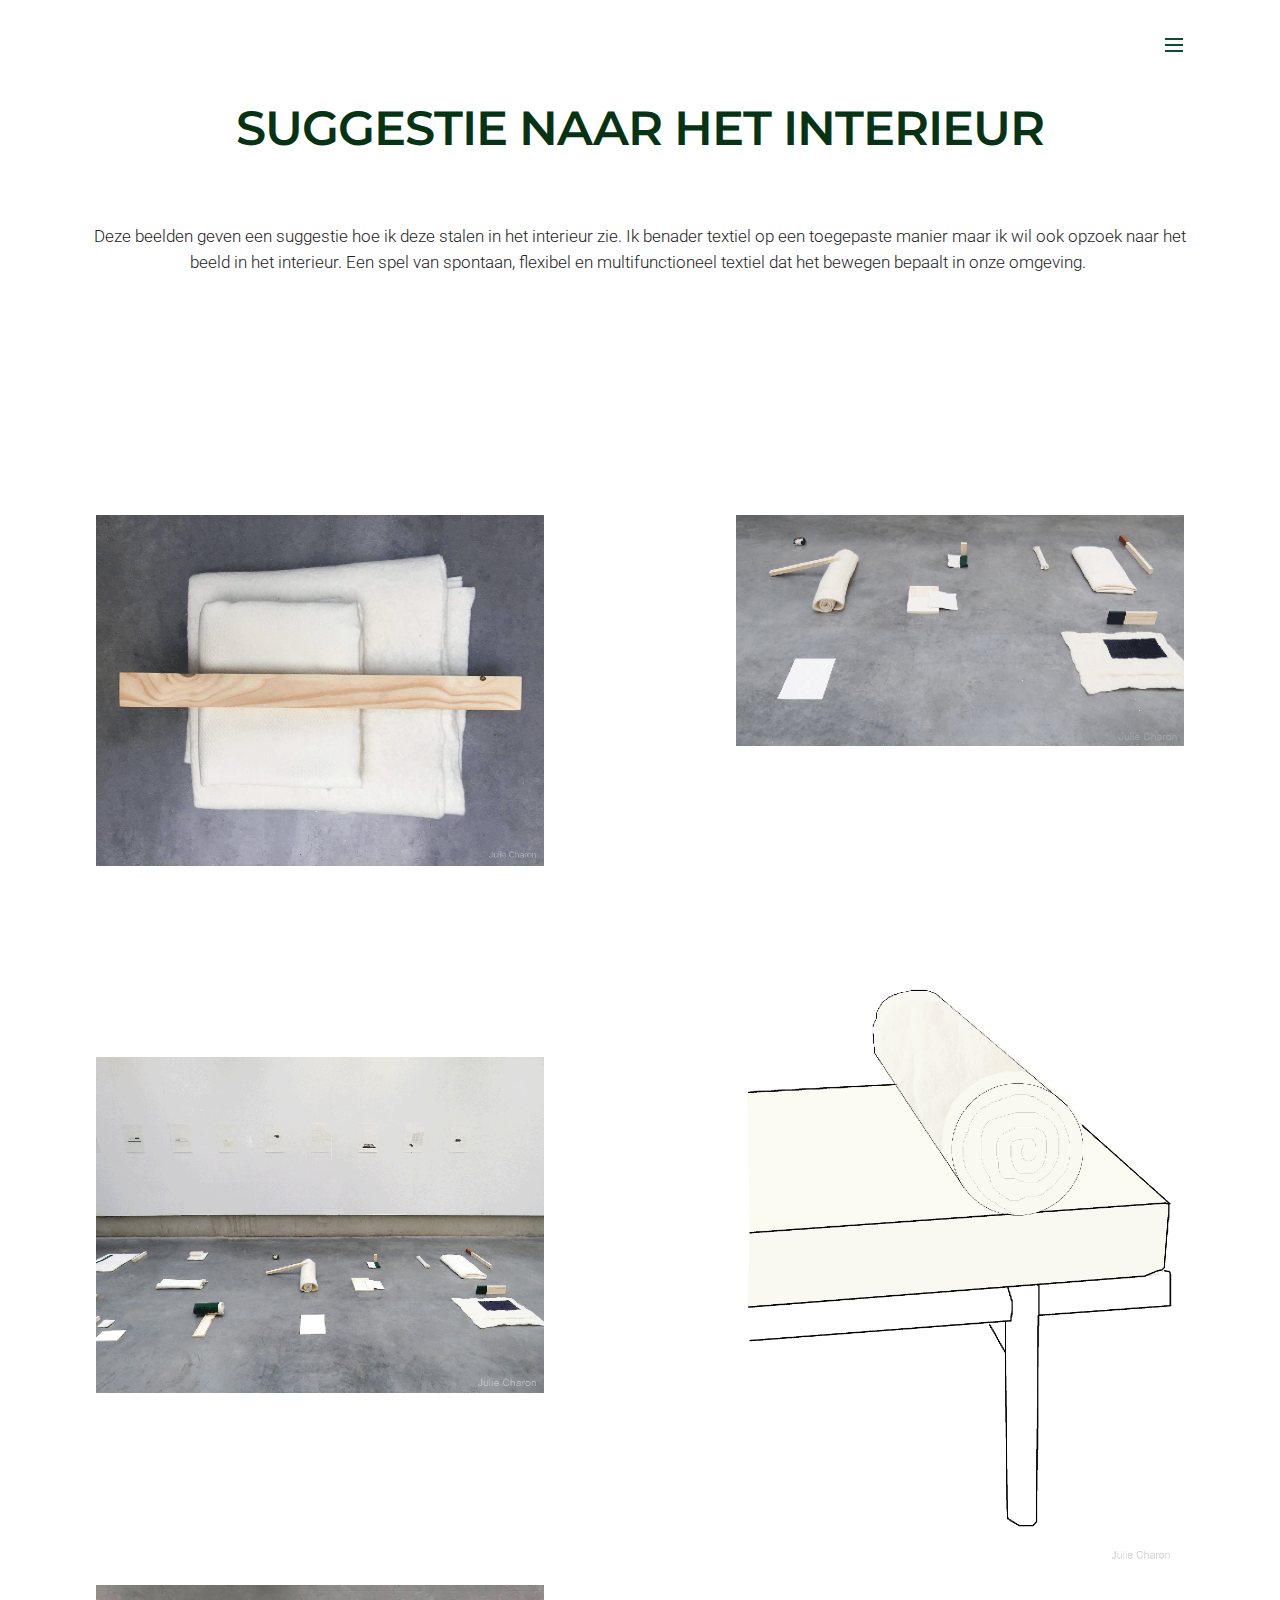
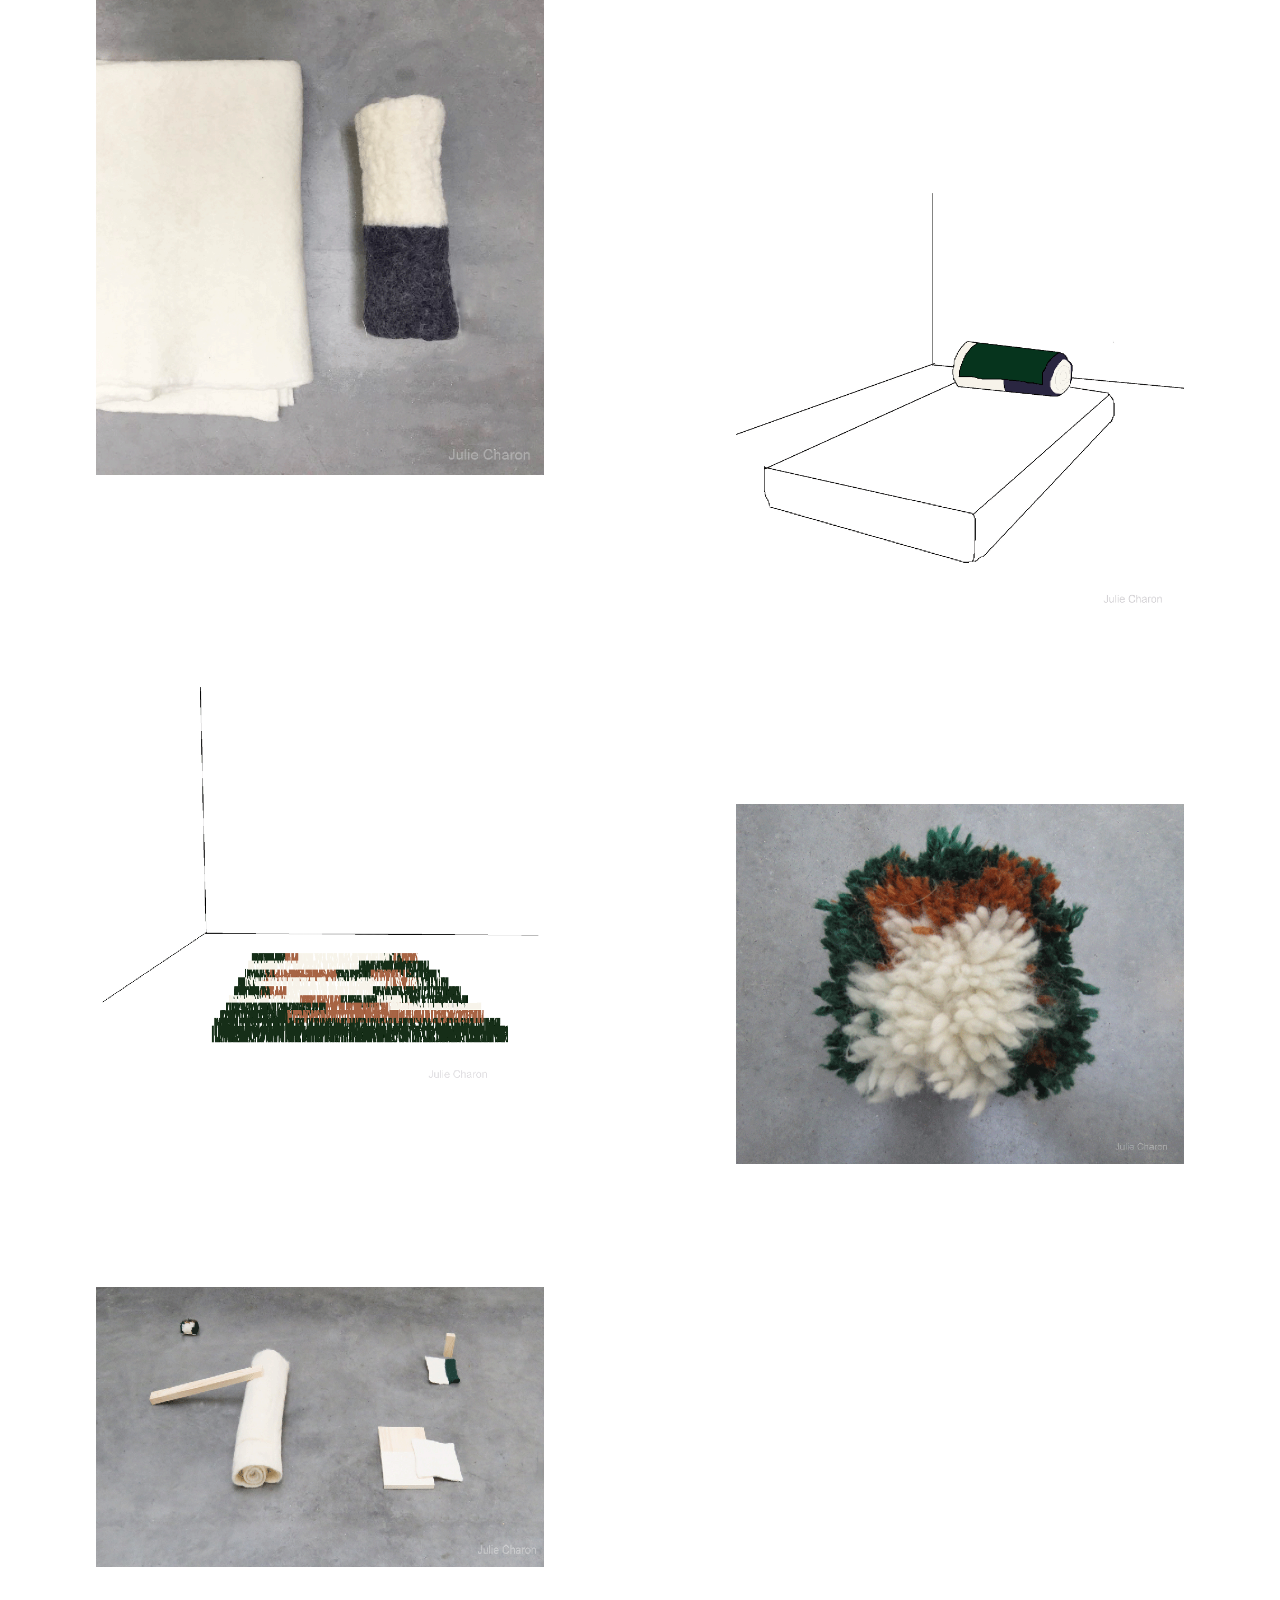
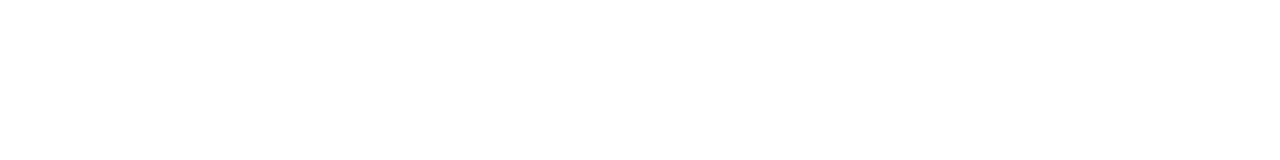
==== 3e jaar.html @ 61e70850 "create github pages" ====
<!DOCTYPE html>
<html>
<head>
  <!-- Site made with Mobirise Website Builder v3.12.1, https://mobirise.com -->
  <meta charset="UTF-8">
  <meta http-equiv="X-UA-Compatible" content="IE=edge">
  <meta name="generator" content="Mobirise v3.12.1, mobirise.com">
  <meta name="viewport" content="width=device-width, initial-scale=1">
  <link rel="shortcut icon" href="assets/images/logo.png" type="image/x-icon">
  <meta name="description" content="Website Creator Description">
  <title>Website Creator Title</title>
  <link rel="stylesheet" href="https://fonts.googleapis.com/css?family=Lora:400,700,400italic,700italic&amp;subset=latin">
  <link rel="stylesheet" href="https://fonts.googleapis.com/css?family=Montserrat:400,700">
  <link rel="stylesheet" href="https://fonts.googleapis.com/css?family=Raleway:100,100i,200,200i,300,300i,400,400i,500,500i,600,600i,700,700i,800,800i,900,900i">
  <link rel="stylesheet" href="assets/bootstrap-material-design-font/css/material.css">
  <link rel="stylesheet" href="assets/et-line-font-plugin/style.css">
  <link rel="stylesheet" href="assets/tether/tether.min.css">
  <link rel="stylesheet" href="assets/bootstrap/css/bootstrap.min.css">
  <link rel="stylesheet" href="assets/dropdown/css/style.css">
  <link rel="stylesheet" href="assets/theme/css/style.css">
  <link rel="stylesheet" href="assets/mobirise-gallery/style.css">
  <link rel="stylesheet" href="assets/mobirise/css/mbr-additional.css" type="text/css">
  
  
  
</head>
<body>
<section id="menu-4">

    <nav class="navbar navbar-dropdown navbar-fixed-top">
        <div class="container">

            <div class="mbr-table">
                
                <div class="mbr-table-cell">

                    <button class="navbar-toggler pull-xs-right" type="button" data-toggle="collapse" data-target="#exCollapsingNavbar">
                        <div class="hamburger-icon"></div>
                    </button>

                    <ul class="nav-dropdown collapse pull-xs-right nav navbar-nav navbar-toggleable-xl" id="exCollapsingNavbar"><li class="nav-item dropdown"><a class="nav-link link dropdown-toggle" data-toggle="dropdown-submenu" href="https://mobirise.com/" aria-expanded="false">HALLO</a><div class="dropdown-menu"><a class="dropdown-item" href="About.html">Over mijzelf</a></div></li><li class="nav-item dropdown"><a class="nav-link link" href="index.html" aria-expanded="false">HOME</a></li><li class="nav-item dropdown open"><a class="nav-link link" href="3e jaar.html" aria-expanded="true">3E JAAR</a></li><li class="nav-item dropdown"><a class="nav-link link dropdown-toggle" href="index.html" aria-expanded="false" data-toggle="dropdown-submenu">2E JAAR</a><div class="dropdown-menu"><a class="dropdown-item" href="Brand.html">Brand</a><a class="dropdown-item" href="softsculptures.html">Soft sculptures</a></div></li><li class="nav-item"><a class="nav-link link" href="contact.html" aria-expanded="false">CONTACT</a></li><li class="nav-item nav-btn"><a class="nav-link btn btn-white-outline btn-white" href="https://mobirise.com/">DOWNLOAD</a></li></ul>
                    <button hidden="" class="navbar-toggler navbar-close" type="button" data-toggle="collapse" data-target="#exCollapsingNavbar">
                        <div class="close-icon"></div>
                    </button>

                </div>
            </div>

        </div>
    </nav>

</section>

<section class="engine"><a rel="external" href="https://mobirise.com">mobirise.com</a></section><section class="mbr-section article mbr-section__container mbr-after-navbar" id="content1-8" style="background-color: rgb(255, 255, 255); padding-top: 20px; padding-bottom: 20px;">

    <div class="container">
        <div class="row">
            <div class="col-xs-12 lead"></div>
        </div>
    </div>

</section>

<section class="mbr-section article mbr-section__container" id="content1-9" style="background-color: rgb(255, 255, 255); padding-top: 20px; padding-bottom: 20px;">

    <div class="container">
        <div class="row">
            <div class="col-xs-12 lead"></div>
        </div>
    </div>

</section>

<section class="mbr-section mbr-section__container article" id="header3-j" style="background-color: rgb(255, 255, 255); padding-top: 20px; padding-bottom: 20px;">
    <div class="container">
        <div class="row">
            <div class="col-xs-12">
                <h3 class="mbr-section-title display-2">SUGGESTIE NAAR HET INTERIEUR</h3>
                <small class="mbr-section-subtitle"></small>
            </div>
        </div>
    </div>
</section>

<section class="mbr-section article mbr-section__container" id="content1-a" style="background-color: rgb(255, 255, 255); padding-top: 20px; padding-bottom: 20px;">

    <div class="container">
        <div class="row">
            <div class="col-xs-12 lead"><p><br></p><p>Deze beelden geven een suggestie hoe ik deze stalen in het interieur zie. Ik benader textiel op een toegepaste manier maar ik wil ook opzoek naar het beeld in het interieur.&nbsp;<span style="font-size: 1.07rem; line-height: 1.5;">Een spel van spontaan, flexibel en multifunctioneel textiel dat het bewegen bepaalt in onze omgeving.&nbsp;</span></p><p><br></p><p><br></p></div>
        </div>
    </div>

</section>

<section class="mbr-gallery mbr-section mbr-section-nopadding mbr-slider-carousel" id="gallery2-b" data-filter="false" style="padding-top: 4.5rem; padding-bottom: 6rem;">
    <!-- Filter -->
    

    <!-- Gallery -->
    <div class="mbr-gallery-row">
        <div class=" mbr-gallery-layout-default">
            <div>
                <div>
                    <div class="mbr-gallery-item mbr-gallery-item__mobirise3 mbr-gallery-item--p6" data-tags="Awesome" data-video-url="false">
                        <div href="#lb-gallery2-b" data-slide-to="0" data-toggle="modal">
                            
                            

                            <img alt="" src="assets/images/beeld-1-website-2000x1566-800x626.png">
                            
                            <span class="icon-focus"></span>
                            
                        </div>
                    </div><div class="mbr-gallery-item mbr-gallery-item__mobirise3 mbr-gallery-item--p6" data-tags="Responsive" data-video-url="false">
                        <div href="#lb-gallery2-b" data-slide-to="1" data-toggle="modal">
                            
                            

                            <img alt="" src="assets/images/beeld-3-website-2000x1030-800x412.png">
                            
                            <span class="icon-focus"></span>
                            
                        </div>
                    </div><div class="mbr-gallery-item mbr-gallery-item__mobirise3 mbr-gallery-item--p6" data-tags="Creative" data-video-url="false">
                        <div href="#lb-gallery2-b" data-slide-to="2" data-toggle="modal">
                            
                            

                            <img alt="" src="assets/images/beeld-1-dikke-lijn-2000x2828-800x1131.png">
                            
                            <span class="icon-focus"></span>
                            
                        </div>
                    </div><div class="mbr-gallery-item mbr-gallery-item__mobirise3 mbr-gallery-item--p6" data-tags="Animated" data-video-url="false">
                        <div href="#lb-gallery2-b" data-slide-to="3" data-toggle="modal">
                            
                            

                            <img alt="" src="assets/images/beeld-5-website-2000x1500-800x600.png">
                            
                            <span class="icon-focus"></span>
                            
                        </div>
                    </div><div class="mbr-gallery-item mbr-gallery-item__mobirise3 mbr-gallery-item--p6" data-tags="Awesome" data-video-url="false">
                        <div href="#lb-gallery2-b" data-slide-to="4" data-toggle="modal">
                            
                            

                            <img alt="" src="assets/images/beeld-2-website-2000x2186-800x874.png">
                            
                            <span class="icon-focus"></span>
                            
                        </div>
                    </div><div class="mbr-gallery-item mbr-gallery-item__mobirise3 mbr-gallery-item--p6" data-tags="Beautiful" data-video-url="false">
                        <div href="#lb-gallery2-b" data-slide-to="5" data-toggle="modal">
                            
                            

                            <img alt="" src="assets/images/kzelk-2000x2006-800x802.png">
                            
                            <span class="icon-focus"></span>
                            
                        </div>
                    </div><div class="mbr-gallery-item mbr-gallery-item__mobirise3 mbr-gallery-item--p6" data-tags="Responsive" data-video-url="false">
                        <div href="#lb-gallery2-b" data-slide-to="6" data-toggle="modal">
                            
                            

                            <img alt="" src="assets/images/tapijt-sugestie-kleuren-dikke-lijn-2000x1915-800x766.png">
                            
                            <span class="icon-focus"></span>
                            
                        </div>
                    </div><div class="mbr-gallery-item mbr-gallery-item__mobirise3 mbr-gallery-item--p6" data-tags="Animated" data-video-url="false">
                        <div href="#lb-gallery2-b" data-slide-to="7" data-toggle="modal">
                            
                            

                            <img alt="" src="assets/images/img-2000x1606-800x642.png">
                            
                            <span class="icon-focus"></span>
                            
                        </div>
                    </div><div class="mbr-gallery-item mbr-gallery-item__mobirise3 mbr-gallery-item--p6" data-tags="Animated" data-video-url="false">
                        <div href="#lb-gallery2-b" data-slide-to="8" data-toggle="modal">
                            
                            

                            <img alt="" src="assets/images/beeld-6-website-2000x1250-800x500.png">
                            
                            <span class="icon-focus"></span>
                            
                        </div>
                    </div>
                </div>
            </div>
            <div class="clearfix"></div>
        </div>
    </div>

    <!-- Lightbox -->
    <div data-app-prevent-settings="" class="mbr-slider modal fade carousel slide" tabindex="-1" data-keyboard="true" data-interval="false" id="lb-gallery2-b">
        <div class="modal-dialog">
            <div class="modal-content">
                <div class="modal-body">
                    <ol class="carousel-indicators">
                        <li data-app-prevent-settings="" data-target="#lb-gallery2-b" data-slide-to="0"></li><li data-app-prevent-settings="" data-target="#lb-gallery2-b" data-slide-to="1"></li><li data-app-prevent-settings="" data-target="#lb-gallery2-b" data-slide-to="2"></li><li data-app-prevent-settings="" data-target="#lb-gallery2-b" data-slide-to="3"></li><li data-app-prevent-settings="" data-target="#lb-gallery2-b" data-slide-to="4"></li><li data-app-prevent-settings="" data-target="#lb-gallery2-b" data-slide-to="5"></li><li data-app-prevent-settings="" data-target="#lb-gallery2-b" data-slide-to="6"></li><li data-app-prevent-settings="" data-target="#lb-gallery2-b" data-slide-to="7"></li><li data-app-prevent-settings="" data-target="#lb-gallery2-b" class=" active" data-slide-to="8"></li>
                    </ol>
                    <div class="carousel-inner">
                        <div class="carousel-item">
                            <img alt="" src="assets/images/beeld-1-website-2000x1566.png">
                        </div><div class="carousel-item">
                            <img alt="" src="assets/images/beeld-3-website-2000x1030.png">
                        </div><div class="carousel-item">
                            <img alt="" src="assets/images/beeld-1-dikke-lijn-2000x2828.png">
                        </div><div class="carousel-item">
                            <img alt="" src="assets/images/beeld-5-website-2000x1500.png">
                        </div><div class="carousel-item">
                            <img alt="" src="assets/images/beeld-2-website-2000x2186.png">
                        </div><div class="carousel-item">
                            <img alt="" src="assets/images/kzelk-2000x2006.png">
                        </div><div class="carousel-item">
                            <img alt="" src="assets/images/tapijt-sugestie-kleuren-dikke-lijn-2000x1915.png">
                        </div><div class="carousel-item">
                            <img alt="" src="assets/images/img-2000x1606.png">
                        </div><div class="carousel-item active">
                            <img alt="" src="assets/images/beeld-6-website-2000x1250.png">
                        </div>
                    </div>
                    <a class="left carousel-control" role="button" data-slide="prev" href="#lb-gallery2-b">
                        <span class="icon-prev" aria-hidden="true"></span>
                        <span class="sr-only">Previous</span>
                    </a>
                    <a class="right carousel-control" role="button" data-slide="next" href="#lb-gallery2-b">
                        <span class="icon-next" aria-hidden="true"></span>
                        <span class="sr-only">Next</span>
                    </a>

                    <a class="close" href="#" role="button" data-dismiss="modal">
                        <span aria-hidden="true">×</span>
                        <span class="sr-only">Close</span>
                    </a>
                </div>
            </div>
        </div>
    </div>
</section>


  <script src="assets/web/assets/jquery/jquery.min.js"></script>
  <script src="assets/tether/tether.min.js"></script>
  <script src="assets/bootstrap/js/bootstrap.min.js"></script>
  <script src="assets/smooth-scroll/smooth-scroll.js"></script>
  <script src="assets/dropdown/js/script.min.js"></script>
  <script src="assets/touch-swipe/jquery.touch-swipe.min.js"></script>
  <script src="assets/masonry/masonry.pkgd.min.js"></script>
  <script src="assets/imagesloaded/imagesloaded.pkgd.min.js"></script>
  <script src="assets/bootstrap-carousel-swipe/bootstrap-carousel-swipe.js"></script>
  <script src="assets/theme/js/script.js"></script>
  <script src="assets/mobirise-gallery/player.min.js"></script>
  <script src="assets/mobirise-gallery/script.js"></script>
  
  
</body>
</html>
---- assets/bootstrap-material-design-font/css/material.css ----
@font-face {
  font-family: 'Material-Design-Icons';
  src: url('../fonts/Material-Design-Icons.eot?3ocs8m');
  src: url('../fonts/Material-Design-Icons.eot?#iefix3ocs8m') format('embedded-opentype'), url('../fonts/Material-Design-Icons.woff?3ocs8m') format('woff'), url('../fonts/Material-Design-Icons.ttf?3ocs8m') format('truetype'), url('../fonts/Material-Design-Icons.svg?3ocs8m#Material-Design-Icons') format('svg');
  font-weight: normal;
  font-style: normal;
}
[class^="mdi-"],
[class*="mdi-"] {
  speak: none;
  display: inline-block;
  font-style: normal;
  font-variant:normal;
  font-weight:normal;
  /*font-size:24px;*/
  line-height:1;
  font-family:'Material-Design-Icons' !important;
  text-rendering: auto;
  
  -webkit-font-smoothing: antialiased;
  -moz-osx-font-smoothing: grayscale;
  -webkit-transform: translate(0, 0);
      -ms-transform: translate(0, 0);
          transform: translate(0, 0);
}
[class^="mdi-"]:before,
[class*="mdi-"]:before {
  display: inline-block;
  speak: none;
  text-decoration: inherit;
}
[class^="mdi-"].pull-left,
[class*="mdi-"].pull-left {
  margin-right: .3em;
}
[class^="mdi-"].pull-right,
[class*="mdi-"].pull-right {
  margin-left: .3em;
}
[class^="mdi-"].mdi-lg:before,
[class*="mdi-"].mdi-lg:before,
[class^="mdi-"].mdi-lg:after,
[class*="mdi-"].mdi-lg:after {
  font-size: 1.33333333em;
  line-height: 0.75em;
  vertical-align: -15%;
}
[class^="mdi-"].mdi-2x:before,
[class*="mdi-"].mdi-2x:before,
[class^="mdi-"].mdi-2x:after,
[class*="mdi-"].mdi-2x:after {
  font-size: 2em;
}
[class^="mdi-"].mdi-3x:before,
[class*="mdi-"].mdi-3x:before,
[class^="mdi-"].mdi-3x:after,
[class*="mdi-"].mdi-3x:after {
  font-size: 3em;
}
[class^="mdi-"].mdi-4x:before,
[class*="mdi-"].mdi-4x:before,
[class^="mdi-"].mdi-4x:after,
[class*="mdi-"].mdi-4x:after {
  font-size: 4em;
}
[class^="mdi-"].mdi-5x:before,
[class*="mdi-"].mdi-5x:before,
[class^="mdi-"].mdi-5x:after,
[class*="mdi-"].mdi-5x:after {
  font-size: 5em;
}
[class^="mdi-device-signal-cellular-"]:after,
[class^="mdi-device-battery-"]:after,
[class^="mdi-device-battery-charging-"]:after,
[class^="mdi-device-signal-cellular-connected-no-internet-"]:after,
[class^="mdi-device-signal-wifi-"]:after,
[class^="mdi-device-signal-wifi-statusbar-not-connected"]:after,
.mdi-device-network-wifi:after {
  opacity: .3;
  position: absolute;
  left: 0;
  top: 0;
  z-index: 1;
  display: inline-block;
  speak: none;
  text-decoration: inherit;
}
[class^="mdi-device-signal-cellular-"]:after {
  content: "\e758";
}
[class^="mdi-device-battery-"]:after {
  content: "\e735";
}
[class^="mdi-device-battery-charging-"]:after {
  content: "\e733";
}
[class^="mdi-device-signal-cellular-connected-no-internet-"]:after {
  content: "\e75d";
}
[class^="mdi-device-signal-wifi-"]:after,
.mdi-device-network-wifi:after {
  content: "\e765";
}
[class^="mdi-device-signal-wifi-statusbasr-not-connected"]:after {
  content: "\e8f7";
}
.mdi-device-signal-cellular-off:after,
.mdi-device-signal-cellular-null:after,
.mdi-device-signal-cellular-no-sim:after,
.mdi-device-signal-wifi-off:after,
.mdi-device-signal-wifi-4-bar:after,
.mdi-device-signal-cellular-4-bar:after,
.mdi-device-battery-alert:after,
.mdi-device-signal-cellular-connected-no-internet-4-bar:after,
.mdi-device-battery-std:after,
.mdi-device-battery-full .mdi-device-battery-unknown:after {
  content: "";
}
.mdi-fw {
  width: 1.28571429em;
  text-align: center;
}
.mdi-ul {
  padding-left: 0;
  margin-left: 2.14285714em;
  list-style-type: none;
}
.mdi-ul > li {
  position: relative;
}
.mdi-li {
  position: absolute;
  left: -2.14285714em;
  width: 2.14285714em;
  top: 0.14285714em;
  text-align: center;
}
.mdi-li.mdi-lg {
  left: -1.85714286em;
}
.mdi-border {
  padding: .2em .25em .15em;
  border: solid 0.08em #eeeeee;
  border-radius: .1em;
}
.mdi-spin {
  -webkit-animation: mdi-spin 2s infinite linear;
  animation: mdi-spin 2s infinite linear;
  -webkit-transform-origin: 50% 50%;
  -ms-transform-origin: 50% 50%;
      transform-origin: 50% 50%;
}
.mdi-pulse {
  -webkit-animation: mdi-spin 1s steps(8) infinite;
  animation: mdi-spin 1s steps(8) infinite;
  -webkit-transform-origin: 50% 50%;
  -ms-transform-origin: 50% 50%;
      transform-origin: 50% 50%;
}
@-webkit-keyframes mdi-spin {
  0% {
    -webkit-transform: rotate(0deg);
    transform: rotate(0deg);
  }
  100% {
    -webkit-transform: rotate(359deg);
    transform: rotate(359deg);
  }
}
@keyframes mdi-spin {
  0% {
    -webkit-transform: rotate(0deg);
    transform: rotate(0deg);
  }
  100% {
    -webkit-transform: rotate(359deg);
    transform: rotate(359deg);
  }
}
.mdi-rotate-90 {
  filter: progid:DXImageTransform.Microsoft.BasicImage(rotation=1);
  -webkit-transform: rotate(90deg);
  -ms-transform: rotate(90deg);
  transform: rotate(90deg);
}
.mdi-rotate-180 {
  filter: progid:DXImageTransform.Microsoft.BasicImage(rotation=2);
  -webkit-transform: rotate(180deg);
  -ms-transform: rotate(180deg);
  transform: rotate(180deg);
}
.mdi-rotate-270 {
  filter: progid:DXImageTransform.Microsoft.BasicImage(rotation=3);
  -webkit-transform: rotate(270deg);
  -ms-transform: rotate(270deg);
  transform: rotate(270deg);
}
.mdi-flip-horizontal {
  filter: progid:DXImageTransform.Microsoft.BasicImage(rotation=0, mirror=1);
  -webkit-transform: scale(-1, 1);
  -ms-transform: scale(-1, 1);
  transform: scale(-1, 1);
}
.mdi-flip-vertical {
  filter: progid:DXImageTransform.Microsoft.BasicImage(rotation=2, mirror=1);
  -webkit-transform: scale(1, -1);
  -ms-transform: scale(1, -1);
  transform: scale(1, -1);
}
:root .mdi-rotate-90,
:root .mdi-rotate-180,
:root .mdi-rotate-270,
:root .mdi-flip-horizontal,
:root .mdi-flip-vertical {
  -webkit-filter: none;
          filter: none;
}
.mdi-stack {
  position: relative;
  display: inline-block;
  width: 2em;
  height: 2em;
  line-height: 2em;
  vertical-align: middle;
}
.mdi-stack-1x,
.mdi-stack-2x {
  position: absolute;
  left: 0;
  width: 100%;
  text-align: center;
}
.mdi-stack-1x {
  line-height: inherit;
}
.mdi-stack-2x {
  font-size: 2em;
}
.mdi-inverse {
  color: #ffffff;
}
/* Start Icons */
.mdi-action-3d-rotation:before {
  content: "\e600";
}
.mdi-action-accessibility:before {
  content: "\e601";
}
.mdi-action-account-balance-wallet:before {
  content: "\e602";
}
.mdi-action-account-balance:before {
  content: "\e603";
}
.mdi-action-account-box:before {
  content: "\e604";
}
.mdi-action-account-child:before {
  content: "\e605";
}
.mdi-action-account-circle:before {
  content: "\e606";
}
.mdi-action-add-shopping-cart:before {
  content: "\e607";
}
.mdi-action-alarm-add:before {
  content: "\e608";
}
.mdi-action-alarm-off:before {
  content: "\e609";
}
.mdi-action-alarm-on:before {
  content: "\e60a";
}
.mdi-action-alarm:before {
  content: "\e60b";
}
.mdi-action-android:before {
  content: "\e60c";
}
.mdi-action-announcement:before {
  content: "\e60d";
}
.mdi-action-aspect-ratio:before {
  content: "\e60e";
}
.mdi-action-assessment:before {
  content: "\e60f";
}
.mdi-action-assignment-ind:before {
  content: "\e610";
}
.mdi-action-assignment-late:before {
  content: "\e611";
}
.mdi-action-assignment-return:before {
  content: "\e612";
}
.mdi-action-assignment-returned:before {
  content: "\e613";
}
.mdi-action-assignment-turned-in:before {
  content: "\e614";
}
.mdi-action-assignment:before {
  content: "\e615";
}
.mdi-action-autorenew:before {
  content: "\e616";
}
.mdi-action-backup:before {
  content: "\e617";
}
.mdi-action-book:before {
  content: "\e618";
}
.mdi-action-bookmark-outline:before {
  content: "\e619";
}
.mdi-action-bookmark:before {
  content: "\e61a";
}
.mdi-action-bug-report:before {
  content: "\e61b";
}
.mdi-action-cached:before {
  content: "\e61c";
}
.mdi-action-check-circle:before {
  content: "\e61d";
}
.mdi-action-class:before {
  content: "\e61e";
}
.mdi-action-credit-card:before {
  content: "\e61f";
}
.mdi-action-dashboard:before {
  content: "\e620";
}
.mdi-action-delete:before {
  content: "\e621";
}
.mdi-action-description:before {
  content: "\e622";
}
.mdi-action-dns:before {
  content: "\e623";
}
.mdi-action-done-all:before {
  content: "\e624";
}
.mdi-action-done:before {
  content: "\e625";
}
.mdi-action-event:before {
  content: "\e626";
}
.mdi-action-exit-to-app:before {
  content: "\e627";
}
.mdi-action-explore:before {
  content: "\e628";
}
.mdi-action-extension:before {
  content: "\e629";
}
.mdi-action-face-unlock:before {
  content: "\e62a";
}
.mdi-action-favorite-outline:before {
  content: "\e62b";
}
.mdi-action-favorite:before {
  content: "\e62c";
}
.mdi-action-find-in-page:before {
  content: "\e62d";
}
.mdi-action-find-replace:before {
  content: "\e62e";
}
.mdi-action-flip-to-back:before {
  content: "\e62f";
}
.mdi-action-flip-to-front:before {
  content: "\e630";
}
.mdi-action-get-app:before {
  content: "\e631";
}
.mdi-action-grade:before {
  content: "\e632";
}
.mdi-action-group-work:before {
  content: "\e633";
}
.mdi-action-help:before {
  content: "\e634";
}
.mdi-action-highlight-remove:before {
  content: "\e635";
}
.mdi-action-history:before {
  content: "\e636";
}
.mdi-action-home:before {
  content: "\e637";
}
.mdi-action-https:before {
  content: "\e638";
}
.mdi-action-info-outline:before {
  content: "\e639";
}
.mdi-action-info:before {
  content: "\e63a";
}
.mdi-action-input:before {
  content: "\e63b";
}
.mdi-action-invert-colors:before {
  content: "\e63c";
}
.mdi-action-label-outline:before {
  content: "\e63d";
}
.mdi-action-label:before {
  content: "\e63e";
}
.mdi-action-language:before {
  content: "\e63f";
}
.mdi-action-launch:before {
  content: "\e640";
}
.mdi-action-list:before {
  content: "\e641";
}
.mdi-action-lock-open:before {
  content: "\e642";
}
.mdi-action-lock-outline:before {
  content: "\e643";
}
.mdi-action-lock:before {
  content: "\e644";
}
.mdi-action-loyalty:before {
  content: "\e645";
}
.mdi-action-markunread-mailbox:before {
  content: "\e646";
}
.mdi-action-note-add:before {
  content: "\e647";
}
.mdi-action-open-in-browser:before {
  content: "\e648";
}
.mdi-action-open-in-new:before {
  content: "\e649";
}
.mdi-action-open-with:before {
  content: "\e64a";
}
.mdi-action-pageview:before {
  content: "\e64b";
}
.mdi-action-payment:before {
  content: "\e64c";
}
.mdi-action-perm-camera-mic:before {
  content: "\e64d";
}
.mdi-action-perm-contact-cal:before {
  content: "\e64e";
}
.mdi-action-perm-data-setting:before {
  content: "\e64f";
}
.mdi-action-perm-device-info:before {
  content: "\e650";
}
.mdi-action-perm-identity:before {
  content: "\e651";
}
.mdi-action-perm-media:before {
  content: "\e652";
}
.mdi-action-perm-phone-msg:before {
  content: "\e653";
}
.mdi-action-perm-scan-wifi:before {
  content: "\e654";
}
.mdi-action-picture-in-picture:before {
  content: "\e655";
}
.mdi-action-polymer:before {
  content: "\e656";
}
.mdi-action-print:before {
  content: "\e657";
}
.mdi-action-query-builder:before {
  content: "\e658";
}
.mdi-action-question-answer:before {
  content: "\e659";
}
.mdi-action-receipt:before {
  content: "\e65a";
}
.mdi-action-redeem:before {
  content: "\e65b";
}
.mdi-action-reorder:before {
  content: "\e65c";
}
.mdi-action-report-problem:before {
  content: "\e65d";
}
.mdi-action-restore:before {
  content: "\e65e";
}
.mdi-action-room:before {
  content: "\e65f";
}
.mdi-action-schedule:before {
  content: "\e660";
}
.mdi-action-search:before {
  content: "\e661";
}
.mdi-action-settings-applications:before {
  content: "\e662";
}
.mdi-action-settings-backup-restore:before {
  content: "\e663";
}
.mdi-action-settings-bluetooth:before {
  content: "\e664";
}
.mdi-action-settings-cell:before {
  content: "\e665";
}
.mdi-action-settings-display:before {
  content: "\e666";
}
.mdi-action-settings-ethernet:before {
  content: "\e667";
}
.mdi-action-settings-input-antenna:before {
  content: "\e668";
}
.mdi-action-settings-input-component:before {
  content: "\e669";
}
.mdi-action-settings-input-composite:before {
  content: "\e66a";
}
.mdi-action-settings-input-hdmi:before {
  content: "\e66b";
}
.mdi-action-settings-input-svideo:before {
  content: "\e66c";
}
.mdi-action-settings-overscan:before {
  content: "\e66d";
}
.mdi-action-settings-phone:before {
  content: "\e66e";
}
.mdi-action-settings-power:before {
  content: "\e66f";
}
.mdi-action-settings-remote:before {
  content: "\e670";
}
.mdi-action-settings-voice:before {
  content: "\e671";
}
.mdi-action-settings:before {
  content: "\e672";
}
.mdi-action-shop-two:before {
  content: "\e673";
}
.mdi-action-shop:before {
  content: "\e674";
}
.mdi-action-shopping-basket:before {
  content: "\e675";
}
.mdi-action-shopping-cart:before {
  content: "\e676";
}
.mdi-action-speaker-notes:before {
  content: "\e677";
}
.mdi-action-spellcheck:before {
  content: "\e678";
}
.mdi-action-star-rate:before {
  content: "\e679";
}
.mdi-action-stars:before {
  content: "\e67a";
}
.mdi-action-store:before {
  content: "\e67b";
}
.mdi-action-subject:before {
  content: "\e67c";
}
.mdi-action-supervisor-account:before {
  content: "\e67d";
}
.mdi-action-swap-horiz:before {
  content: "\e67e";
}
.mdi-action-swap-vert-circle:before {
  content: "\e67f";
}
.mdi-action-swap-vert:before {
  content: "\e680";
}
.mdi-action-system-update-tv:before {
  content: "\e681";
}
.mdi-action-tab-unselected:before {
  content: "\e682";
}
.mdi-action-tab:before {
  content: "\e683";
}
.mdi-action-theaters:before {
  content: "\e684";
}
.mdi-action-thumb-down:before {
  content: "\e685";
}
.mdi-action-thumb-up:before {
  content: "\e686";
}
.mdi-action-thumbs-up-down:before {
  content: "\e687";
}
.mdi-action-toc:before {
  content: "\e688";
}
.mdi-action-today:before {
  content: "\e689";
}
.mdi-action-track-changes:before {
  content: "\e68a";
}
.mdi-action-translate:before {
  content: "\e68b";
}
.mdi-action-trending-down:before {
  content: "\e68c";
}
.mdi-action-trending-neutral:before {
  content: "\e68d";
}
.mdi-action-trending-up:before {
  content: "\e68e";
}
.mdi-action-turned-in-not:before {
  content: "\e68f";
}
.mdi-action-turned-in:before {
  content: "\e690";
}
.mdi-action-verified-user:before {
  content: "\e691";
}
.mdi-action-view-agenda:before {
  content: "\e692";
}
.mdi-action-view-array:before {
  content: "\e693";
}
.mdi-action-view-carousel:before {
  content: "\e694";
}
.mdi-action-view-column:before {
  content: "\e695";
}
.mdi-action-view-day:before {
  content: "\e696";
}
.mdi-action-view-headline:before {
  content: "\e697";
}
.mdi-action-view-list:before {
  content: "\e698";
}
.mdi-action-view-module:before {
  content: "\e699";
}
.mdi-action-view-quilt:before {
  content: "\e69a";
}
.mdi-action-view-stream:before {
  content: "\e69b";
}
.mdi-action-view-week:before {
  content: "\e69c";
}
.mdi-action-visibility-off:before {
  content: "\e69d";
}
.mdi-action-visibility:before {
  content: "\e69e";
}
.mdi-action-wallet-giftcard:before {
  content: "\e69f";
}
.mdi-action-wallet-membership:before {
  content: "\e6a0";
}
.mdi-action-wallet-travel:before {
  content: "\e6a1";
}
.mdi-action-work:before {
  content: "\e6a2";
}
.mdi-alert-error:before {
  content: "\e6a3";
}
.mdi-alert-warning:before {
  content: "\e6a4";
}
.mdi-av-album:before {
  content: "\e6a5";
}
.mdi-av-closed-caption:before {
  content: "\e6a6";
}
.mdi-av-equalizer:before {
  content: "\e6a7";
}
.mdi-av-explicit:before {
  content: "\e6a8";
}
.mdi-av-fast-forward:before {
  content: "\e6a9";
}
.mdi-av-fast-rewind:before {
  content: "\e6aa";
}
.mdi-av-games:before {
  content: "\e6ab";
}
.mdi-av-hearing:before {
  content: "\e6ac";
}
.mdi-av-high-quality:before {
  content: "\e6ad";
}
.mdi-av-loop:before {
  content: "\e6ae";
}
.mdi-av-mic-none:before {
  content: "\e6af";
}
.mdi-av-mic-off:before {
  content: "\e6b0";
}
.mdi-av-mic:before {
  content: "\e6b1";
}
.mdi-av-movie:before {
  content: "\e6b2";
}
.mdi-av-my-library-add:before {
  content: "\e6b3";
}
.mdi-av-my-library-books:before {
  content: "\e6b4";
}
.mdi-av-my-library-music:before {
  content: "\e6b5";
}
.mdi-av-new-releases:before {
  content: "\e6b6";
}
.mdi-av-not-interested:before {
  content: "\e6b7";
}
.mdi-av-pause-circle-fill:before {
  content: "\e6b8";
}
.mdi-av-pause-circle-outline:before {
  content: "\e6b9";
}
.mdi-av-pause:before {
  content: "\e6ba";
}
.mdi-av-play-arrow:before {
  content: "\e6bb";
}
.mdi-av-play-circle-fill:before {
  content: "\e6bc";
}
.mdi-av-play-circle-outline:before {
  content: "\e6bd";
}
.mdi-av-play-shopping-bag:before {
  content: "\e6be";
}
.mdi-av-playlist-add:before {
  content: "\e6bf";
}
.mdi-av-queue-music:before {
  content: "\e6c0";
}
.mdi-av-queue:before {
  content: "\e6c1";
}
.mdi-av-radio:before {
  content: "\e6c2";
}
.mdi-av-recent-actors:before {
  content: "\e6c3";
}
.mdi-av-repeat-one:before {
  content: "\e6c4";
}
.mdi-av-repeat:before {
  content: "\e6c5";
}
.mdi-av-replay:before {
  content: "\e6c6";
}
.mdi-av-shuffle:before {
  content: "\e6c7";
}
.mdi-av-skip-next:before {
  content: "\e6c8";
}
.mdi-av-skip-previous:before {
  content: "\e6c9";
}
.mdi-av-snooze:before {
  content: "\e6ca";
}
.mdi-av-stop:before {
  content: "\e6cb";
}
.mdi-av-subtitles:before {
  content: "\e6cc";
}
.mdi-av-surround-sound:before {
  content: "\e6cd";
}
.mdi-av-timer:before {
  content: "\e6ce";
}
.mdi-av-video-collection:before {
  content: "\e6cf";
}
.mdi-av-videocam-off:before {
  content: "\e6d0";
}
.mdi-av-videocam:before {
  content: "\e6d1";
}
.mdi-av-volume-down:before {
  content: "\e6d2";
}
.mdi-av-volume-mute:before {
  content: "\e6d3";
}
.mdi-av-volume-off:before {
  content: "\e6d4";
}
.mdi-av-volume-up:before {
  content: "\e6d5";
}
.mdi-av-web:before {
  content: "\e6d6";
}
.mdi-communication-business:before {
  content: "\e6d7";
}
.mdi-communication-call-end:before {
  content: "\e6d8";
}
.mdi-communication-call-made:before {
  content: "\e6d9";
}
.mdi-communication-call-merge:before {
  content: "\e6da";
}
.mdi-communication-call-missed:before {
  content: "\e6db";
}
.mdi-communication-call-received:before {
  content: "\e6dc";
}
.mdi-communication-call-split:before {
  content: "\e6dd";
}
.mdi-communication-call:before {
  content: "\e6de";
}
.mdi-communication-chat:before {
  content: "\e6df";
}
.mdi-communication-clear-all:before {
  content: "\e6e0";
}
.mdi-communication-comment:before {
  content: "\e6e1";
}
.mdi-communication-contacts:before {
  content: "\e6e2";
}
.mdi-communication-dialer-sip:before {
  content: "\e6e3";
}
.mdi-communication-dialpad:before {
  content: "\e6e4";
}
.mdi-communication-dnd-on:before {
  content: "\e6e5";
}
.mdi-communication-email:before {
  content: "\e6e6";
}
.mdi-communication-forum:before {
  content: "\e6e7";
}
.mdi-communication-import-export:before {
  content: "\e6e8";
}
.mdi-communication-invert-colors-off:before {
  content: "\e6e9";
}
.mdi-communication-invert-colors-on:before {
  content: "\e6ea";
}
.mdi-communication-live-help:before {
  content: "\e6eb";
}
.mdi-communication-location-off:before {
  content: "\e6ec";
}
.mdi-communication-location-on:before {
  content: "\e6ed";
}
.mdi-communication-message:before {
  content: "\e6ee";
}
.mdi-communication-messenger:before {
  content: "\e6ef";
}
.mdi-communication-no-sim:before {
  content: "\e6f0";
}
.mdi-communication-phone:before {
  content: "\e6f1";
}
.mdi-communication-portable-wifi-off:before {
  content: "\e6f2";
}
.mdi-communication-quick-contacts-dialer:before {
  content: "\e6f3";
}
.mdi-communication-quick-contacts-mail:before {
  content: "\e6f4";
}
.mdi-communication-ring-volume:before {
  content: "\e6f5";
}
.mdi-communication-stay-current-landscape:before {
  content: "\e6f6";
}
.mdi-communication-stay-current-portrait:before {
  content: "\e6f7";
}
.mdi-communication-stay-primary-landscape:before {
  content: "\e6f8";
}
.mdi-communication-stay-primary-portrait:before {
  content: "\e6f9";
}
.mdi-communication-swap-calls:before {
  content: "\e6fa";
}
.mdi-communication-textsms:before {
  content: "\e6fb";
}
.mdi-communication-voicemail:before {
  content: "\e6fc";
}
.mdi-communication-vpn-key:before {
  content: "\e6fd";
}
.mdi-content-add-box:before {
  content: "\e6fe";
}
.mdi-content-add-circle-outline:before {
  content: "\e6ff";
}
.mdi-content-add-circle:before {
  content: "\e700";
}
.mdi-content-add:before {
  content: "\e701";
}
.mdi-content-archive:before {
  content: "\e702";
}
.mdi-content-backspace:before {
  content: "\e703";
}
.mdi-content-block:before {
  content: "\e704";
}
.mdi-content-clear:before {
  content: "\e705";
}
.mdi-content-content-copy:before {
  content: "\e706";
}
.mdi-content-content-cut:before {
  content: "\e707";
}
.mdi-content-content-paste:before {
  content: "\e708";
}
.mdi-content-create:before {
  content: "\e709";
}
.mdi-content-drafts:before {
  content: "\e70a";
}
.mdi-content-filter-list:before {
  content: "\e70b";
}
.mdi-content-flag:before {
  content: "\e70c";
}
.mdi-content-forward:before {
  content: "\e70d";
}
.mdi-content-gesture:before {
  content: "\e70e";
}
.mdi-content-inbox:before {
  content: "\e70f";
}
.mdi-content-link:before {
  content: "\e710";
}
.mdi-content-mail:before {
  content: "\e711";
}
.mdi-content-markunread:before {
  content: "\e712";
}
.mdi-content-redo:before {
  content: "\e713";
}
.mdi-content-remove-circle-outline:before {
  content: "\e714";
}
.mdi-content-remove-circle:before {
  content: "\e715";
}
.mdi-content-remove:before {
  content: "\e716";
}
.mdi-content-reply-all:before {
  content: "\e717";
}
.mdi-content-reply:before {
  content: "\e718";
}
.mdi-content-report:before {
  content: "\e719";
}
.mdi-content-save:before {
  content: "\e71a";
}
.mdi-content-select-all:before {
  content: "\e71b";
}
.mdi-content-send:before {
  content: "\e71c";
}
.mdi-content-sort:before {
  content: "\e71d";
}
.mdi-content-text-format:before {
  content: "\e71e";
}
.mdi-content-undo:before {
  content: "\e71f";
}
.mdi-editor-attach-file:before {
  content: "\e776";
}
.mdi-editor-attach-money:before {
  content: "\e777";
}
.mdi-editor-border-all:before {
  content: "\e778";
}
.mdi-editor-border-bottom:before {
  content: "\e779";
}
.mdi-editor-border-clear:before {
  content: "\e77a";
}
.mdi-editor-border-color:before {
  content: "\e77b";
}
.mdi-editor-border-horizontal:before {
  content: "\e77c";
}
.mdi-editor-border-inner:before {
  content: "\e77d";
}
.mdi-editor-border-left:before {
  content: "\e77e";
}
.mdi-editor-border-outer:before {
  content: "\e77f";
}
.mdi-editor-border-right:before {
  content: "\e780";
}
.mdi-editor-border-style:before {
  content: "\e781";
}
.mdi-editor-border-top:before {
  content: "\e782";
}
.mdi-editor-border-vertical:before {
  content: "\e783";
}
.mdi-editor-format-align-center:before {
  content: "\e784";
}
.mdi-editor-format-align-justify:before {
  content: "\e785";
}
.mdi-editor-format-align-left:before {
  content: "\e786";
}
.mdi-editor-format-align-right:before {
  content: "\e787";
}
.mdi-editor-format-bold:before {
  content: "\e788";
}
.mdi-editor-format-clear:before {
  content: "\e789";
}
.mdi-editor-format-color-fill:before {
  content: "\e78a";
}
.mdi-editor-format-color-reset:before {
  content: "\e78b";
}
.mdi-editor-format-color-text:before {
  content: "\e78c";
}
.mdi-editor-format-indent-decrease:before {
  content: "\e78d";
}
.mdi-editor-format-indent-increase:before {
  content: "\e78e";
}
.mdi-editor-format-italic:before {
  content: "\e78f";
}
.mdi-editor-format-line-spacing:before {
  content: "\e790";
}
.mdi-editor-format-list-bulleted:before {
  content: "\e791";
}
.mdi-editor-format-list-numbered:before {
  content: "\e792";
}
.mdi-editor-format-paint:before {
  content: "\e793";
}
.mdi-editor-format-quote:before {
  content: "\e794";
}
.mdi-editor-format-size:before {
  content: "\e795";
}
.mdi-editor-format-strikethrough:before {
  content: "\e796";
}
.mdi-editor-format-textdirection-l-to-r:before {
  content: "\e797";
}
.mdi-editor-format-textdirection-r-to-l:before {
  content: "\e798";
}
.mdi-editor-format-underline:before {
  content: "\e799";
}
.mdi-editor-functions:before {
  content: "\e79a";
}
.mdi-editor-insert-chart:before {
  content: "\e79b";
}
.mdi-editor-insert-comment:before {
  content: "\e79c";
}
.mdi-editor-insert-drive-file:before {
  content: "\e79d";
}
.mdi-editor-insert-emoticon:before {
  content: "\e79e";
}
.mdi-editor-insert-invitation:before {
  content: "\e79f";
}
.mdi-editor-insert-link:before {
  content: "\e7a0";
}
.mdi-editor-insert-photo:before {
  content: "\e7a1";
}
.mdi-editor-merge-type:before {
  content: "\e7a2";
}
.mdi-editor-mode-comment:before {
  content: "\e7a3";
}
.mdi-editor-mode-edit:before {
  content: "\e7a4";
}
.mdi-editor-publish:before {
  content: "\e7a5";
}
.mdi-editor-vertical-align-bottom:before {
  content: "\e7a6";
}
.mdi-editor-vertical-align-center:before {
  content: "\e7a7";
}
.mdi-editor-vertical-align-top:before {
  content: "\e7a8";
}
.mdi-editor-wrap-text:before {
  content: "\e7a9";
}
.mdi-file-attachment:before {
  content: "\e7aa";
}
.mdi-file-cloud-circle:before {
  content: "\e7ab";
}
.mdi-file-cloud-done:before {
  content: "\e7ac";
}
.mdi-file-cloud-download:before {
  content: "\e7ad";
}
.mdi-file-cloud-off:before {
  content: "\e7ae";
}
.mdi-file-cloud-queue:before {
  content: "\e7af";
}
.mdi-file-cloud-upload:before {
  content: "\e7b0";
}
.mdi-file-cloud:before {
  content: "\e7b1";
}
.mdi-file-file-download:before {
  content: "\e7b2";
}
.mdi-file-file-upload:before {
  content: "\e7b3";
}
.mdi-file-folder-open:before {
  content: "\e7b4";
}
.mdi-file-folder-shared:before {
  content: "\e7b5";
}
.mdi-file-folder:before {
  content: "\e7b6";
}
.mdi-device-access-alarm:before {
  content: "\e720";
}
.mdi-device-access-alarms:before {
  content: "\e721";
}
.mdi-device-access-time:before {
  content: "\e722";
}
.mdi-device-add-alarm:before {
  content: "\e723";
}
.mdi-device-airplanemode-off:before {
  content: "\e724";
}
.mdi-device-airplanemode-on:before {
  content: "\e725";
}
.mdi-device-battery-20:before {
  content: "\e726";
}
.mdi-device-battery-30:before {
  content: "\e727";
}
.mdi-device-battery-50:before {
  content: "\e728";
}
.mdi-device-battery-60:before {
  content: "\e729";
}
.mdi-device-battery-80:before {
  content: "\e72a";
}
.mdi-device-battery-90:before {
  content: "\e72b";
}
.mdi-device-battery-alert:before {
  content: "\e72c";
}
.mdi-device-battery-charging-20:before {
  content: "\e72d";
}
.mdi-device-battery-charging-30:before {
  content: "\e72e";
}
.mdi-device-battery-charging-50:before {
  content: "\e72f";
}
.mdi-device-battery-charging-60:before {
  content: "\e730";
}
.mdi-device-battery-charging-80:before {
  content: "\e731";
}
.mdi-device-battery-charging-90:before {
  content: "\e732";
}
.mdi-device-battery-charging-full:before {
  content: "\e733";
}
.mdi-device-battery-full:before {
  content: "\e734";
}
.mdi-device-battery-std:before {
  content: "\e735";
}
.mdi-device-battery-unknown:before {
  content: "\e736";
}
.mdi-device-bluetooth-connected:before {
  content: "\e737";
}
.mdi-device-bluetooth-disabled:before {
  content: "\e738";
}
.mdi-device-bluetooth-searching:before {
  content: "\e739";
}
.mdi-device-bluetooth:before {
  content: "\e73a";
}
.mdi-device-brightness-auto:before {
  content: "\e73b";
}
.mdi-device-brightness-high:before {
  content: "\e73c";
}
.mdi-device-brightness-low:before {
  content: "\e73d";
}
.mdi-device-brightness-medium:before {
  content: "\e73e";
}
.mdi-device-data-usage:before {
  content: "\e73f";
}
.mdi-device-developer-mode:before {
  content: "\e740";
}
.mdi-device-devices:before {
  content: "\e741";
}
.mdi-device-dvr:before {
  content: "\e742";
}
.mdi-device-gps-fixed:before {
  content: "\e743";
}
.mdi-device-gps-not-fixed:before {
  content: "\e744";
}
.mdi-device-gps-off:before {
  content: "\e745";
}
.mdi-device-location-disabled:before {
  content: "\e746";
}
.mdi-device-location-searching:before {
  content: "\e747";
}
.mdi-device-multitrack-audio:before {
  content: "\e748";
}
.mdi-device-network-cell:before {
  content: "\e749";
}
.mdi-device-network-wifi:before {
  content: "\e74a";
}
.mdi-device-nfc:before {
  content: "\e74b";
}
.mdi-device-now-wallpaper:before {
  content: "\e74c";
}
.mdi-device-now-widgets:before {
  content: "\e74d";
}
.mdi-device-screen-lock-landscape:before {
  content: "\e74e";
}
.mdi-device-screen-lock-portrait:before {
  content: "\e74f";
}
.mdi-device-screen-lock-rotation:before {
  content: "\e750";
}
.mdi-device-screen-rotation:before {
  content: "\e751";
}
.mdi-device-sd-storage:before {
  content: "\e752";
}
.mdi-device-settings-system-daydream:before {
  content: "\e753";
}
.mdi-device-signal-cellular-0-bar:before {
  content: "\e754";
}
.mdi-device-signal-cellular-1-bar:before {
  content: "\e755";
}
.mdi-device-signal-cellular-2-bar:before {
  content: "\e756";
}
.mdi-device-signal-cellular-3-bar:before {
  content: "\e757";
}
.mdi-device-signal-cellular-4-bar:before {
  content: "\e758";
}
.mdi-signal-wifi-statusbar-connected-no-internet-after:before {
  content: "\e8f6";
}
.mdi-device-signal-cellular-connected-no-internet-0-bar:before {
  content: "\e759";
}
.mdi-device-signal-cellular-connected-no-internet-1-bar:before {
  content: "\e75a";
}
.mdi-device-signal-cellular-connected-no-internet-2-bar:before {
  content: "\e75b";
}
.mdi-device-signal-cellular-connected-no-internet-3-bar:before {
  content: "\e75c";
}
.mdi-device-signal-cellular-connected-no-internet-4-bar:before {
  content: "\e75d";
}
.mdi-device-signal-cellular-no-sim:before {
  content: "\e75e";
}
.mdi-device-signal-cellular-null:before {
  content: "\e75f";
}
.mdi-device-signal-cellular-off:before {
  content: "\e760";
}
.mdi-device-signal-wifi-0-bar:before {
  content: "\e761";
}
.mdi-device-signal-wifi-1-bar:before {
  content: "\e762";
}
.mdi-device-signal-wifi-2-bar:before {
  content: "\e763";
}
.mdi-device-signal-wifi-3-bar:before {
  content: "\e764";
}
.mdi-device-signal-wifi-4-bar:before {
  content: "\e765";
}
.mdi-device-signal-wifi-off:before {
  content: "\e766";
}
.mdi-device-signal-wifi-statusbar-1-bar:before {
  content: "\e767";
}
.mdi-device-signal-wifi-statusbar-2-bar:before {
  content: "\e768";
}
.mdi-device-signal-wifi-statusbar-3-bar:before {
  content: "\e769";
}
.mdi-device-signal-wifi-statusbar-4-bar:before {
  content: "\e76a";
}
.mdi-device-signal-wifi-statusbar-connected-no-internet-:before {
  content: "\e76b";
}
.mdi-device-signal-wifi-statusbar-connected-no-internet:before {
  content: "\e76f";
}
.mdi-device-signal-wifi-statusbar-connected-no-internet-2:before {
  content: "\e76c";
}
.mdi-device-signal-wifi-statusbar-connected-no-internet-3:before {
  content: "\e76d";
}
.mdi-device-signal-wifi-statusbar-connected-no-internet-4:before {
  content: "\e76e";
}
.mdi-signal-wifi-statusbar-not-connected-after:before {
  content: "\e8f7";
}
.mdi-device-signal-wifi-statusbar-not-connected:before {
  content: "\e770";
}
.mdi-device-signal-wifi-statusbar-null:before {
  content: "\e771";
}
.mdi-device-storage:before {
  content: "\e772";
}
.mdi-device-usb:before {
  content: "\e773";
}
.mdi-device-wifi-lock:before {
  content: "\e774";
}
.mdi-device-wifi-tethering:before {
  content: "\e775";
}
.mdi-hardware-cast-connected:before {
  content: "\e7b7";
}
.mdi-hardware-cast:before {
  content: "\e7b8";
}
.mdi-hardware-computer:before {
  content: "\e7b9";
}
.mdi-hardware-desktop-mac:before {
  content: "\e7ba";
}
.mdi-hardware-desktop-windows:before {
  content: "\e7bb";
}
.mdi-hardware-dock:before {
  content: "\e7bc";
}
.mdi-hardware-gamepad:before {
  content: "\e7bd";
}
.mdi-hardware-headset-mic:before {
  content: "\e7be";
}
.mdi-hardware-headset:before {
  content: "\e7bf";
}
.mdi-hardware-keyboard-alt:before {
  content: "\e7c0";
}
.mdi-hardware-keyboard-arrow-down:before {
  content: "\e7c1";
}
.mdi-hardware-keyboard-arrow-left:before {
  content: "\e7c2";
}
.mdi-hardware-keyboard-arrow-right:before {
  content: "\e7c3";
}
.mdi-hardware-keyboard-arrow-up:before {
  content: "\e7c4";
}
.mdi-hardware-keyboard-backspace:before {
  content: "\e7c5";
}
.mdi-hardware-keyboard-capslock:before {
  content: "\e7c6";
}
.mdi-hardware-keyboard-control:before {
  content: "\e7c7";
}
.mdi-hardware-keyboard-hide:before {
  content: "\e7c8";
}
.mdi-hardware-keyboard-return:before {
  content: "\e7c9";
}
.mdi-hardware-keyboard-tab:before {
  content: "\e7ca";
}
.mdi-hardware-keyboard-voice:before {
  content: "\e7cb";
}
.mdi-hardware-keyboard:before {
  content: "\e7cc";
}
.mdi-hardware-laptop-chromebook:before {
  content: "\e7cd";
}
.mdi-hardware-laptop-mac:before {
  content: "\e7ce";
}
.mdi-hardware-laptop-windows:before {
  content: "\e7cf";
}
.mdi-hardware-laptop:before {
  content: "\e7d0";
}
.mdi-hardware-memory:before {
  content: "\e7d1";
}
.mdi-hardware-mouse:before {
  content: "\e7d2";
}
.mdi-hardware-phone-android:before {
  content: "\e7d3";
}
.mdi-hardware-phone-iphone:before {
  content: "\e7d4";
}
.mdi-hardware-phonelink-off:before {
  content: "\e7d5";
}
.mdi-hardware-phonelink:before {
  content: "\e7d6";
}
.mdi-hardware-security:before {
  content: "\e7d7";
}
.mdi-hardware-sim-card:before {
  content: "\e7d8";
}
.mdi-hardware-smartphone:before {
  content: "\e7d9";
}
.mdi-hardware-speaker:before {
  content: "\e7da";
}
.mdi-hardware-tablet-android:before {
  content: "\e7db";
}
.mdi-hardware-tablet-mac:before {
  content: "\e7dc";
}
.mdi-hardware-tablet:before {
  content: "\e7dd";
}
.mdi-hardware-tv:before {
  content: "\e7de";
}
.mdi-hardware-watch:before {
  content: "\e7df";
}
.mdi-image-add-to-photos:before {
  content: "\e7e0";
}
.mdi-image-adjust:before {
  content: "\e7e1";
}
.mdi-image-assistant-photo:before {
  content: "\e7e2";
}
.mdi-image-audiotrack:before {
  content: "\e7e3";
}
.mdi-image-blur-circular:before {
  content: "\e7e4";
}
.mdi-image-blur-linear:before {
  content: "\e7e5";
}
.mdi-image-blur-off:before {
  content: "\e7e6";
}
.mdi-image-blur-on:before {
  content: "\e7e7";
}
.mdi-image-brightness-1:before {
  content: "\e7e8";
}
.mdi-image-brightness-2:before {
  content: "\e7e9";
}
.mdi-image-brightness-3:before {
  content: "\e7ea";
}
.mdi-image-brightness-4:before {
  content: "\e7eb";
}
.mdi-image-brightness-5:before {
  content: "\e7ec";
}
.mdi-image-brightness-6:before {
  content: "\e7ed";
}
.mdi-image-brightness-7:before {
  content: "\e7ee";
}
.mdi-image-brush:before {
  content: "\e7ef";
}
.mdi-image-camera-alt:before {
  content: "\e7f0";
}
.mdi-image-camera-front:before {
  content: "\e7f1";
}
.mdi-image-camera-rear:before {
  content: "\e7f2";
}
.mdi-image-camera-roll:before {
  content: "\e7f3";
}
.mdi-image-camera:before {
  content: "\e7f4";
}
.mdi-image-center-focus-strong:before {
  content: "\e7f5";
}
.mdi-image-center-focus-weak:before {
  content: "\e7f6";
}
.mdi-image-collections:before {
  content: "\e7f7";
}
.mdi-image-color-lens:before {
  content: "\e7f8";
}
.mdi-image-colorize:before {
  content: "\e7f9";
}
.mdi-image-compare:before {
  content: "\e7fa";
}
.mdi-image-control-point-duplicate:before {
  content: "\e7fb";
}
.mdi-image-control-point:before {
  content: "\e7fc";
}
.mdi-image-crop-3-2:before {
  content: "\e7fd";
}
.mdi-image-crop-5-4:before {
  content: "\e7fe";
}
.mdi-image-crop-7-5:before {
  content: "\e7ff";
}
.mdi-image-crop-16-9:before {
  content: "\e800";
}
.mdi-image-crop-din:before {
  content: "\e801";
}
.mdi-image-crop-free:before {
  content: "\e802";
}
.mdi-image-crop-landscape:before {
  content: "\e803";
}
.mdi-image-crop-original:before {
  content: "\e804";
}
.mdi-image-crop-portrait:before {
  content: "\e805";
}
.mdi-image-crop-square:before {
  content: "\e806";
}
.mdi-image-crop:before {
  content: "\e807";
}
.mdi-image-dehaze:before {
  content: "\e808";
}
.mdi-image-details:before {
  content: "\e809";
}
.mdi-image-edit:before {
  content: "\e80a";
}
.mdi-image-exposure-minus-1:before {
  content: "\e80b";
}
.mdi-image-exposure-minus-2:before {
  content: "\e80c";
}
.mdi-image-exposure-plus-1:before {
  content: "\e80d";
}
.mdi-image-exposure-plus-2:before {
  content: "\e80e";
}
.mdi-image-exposure-zero:before {
  content: "\e80f";
}
.mdi-image-exposure:before {
  content: "\e810";
}
.mdi-image-filter-1:before {
  content: "\e811";
}
.mdi-image-filter-2:before {
  content: "\e812";
}
.mdi-image-filter-3:before {
  content: "\e813";
}
.mdi-image-filter-4:before {
  content: "\e814";
}
.mdi-image-filter-5:before {
  content: "\e815";
}
.mdi-image-filter-6:before {
  content: "\e816";
}
.mdi-image-filter-7:before {
  content: "\e817";
}
.mdi-image-filter-8:before {
  content: "\e818";
}
.mdi-image-filter-9-plus:before {
  content: "\e819";
}
.mdi-image-filter-9:before {
  content: "\e81a";
}
.mdi-image-filter-b-and-w:before {
  content: "\e81b";
}
.mdi-image-filter-center-focus:before {
  content: "\e81c";
}
.mdi-image-filter-drama:before {
  content: "\e81d";
}
.mdi-image-filter-frames:before {
  content: "\e81e";
}
.mdi-image-filter-hdr:before {
  content: "\e81f";
}
.mdi-image-filter-none:before {
  content: "\e820";
}
.mdi-image-filter-tilt-shift:before {
  content: "\e821";
}
.mdi-image-filter-vintage:before {
  content: "\e822";
}
.mdi-image-filter:before {
  content: "\e823";
}
.mdi-image-flare:before {
  content: "\e824";
}
.mdi-image-flash-auto:before {
  content: "\e825";
}
.mdi-image-flash-off:before {
  content: "\e826";
}
.mdi-image-flash-on:before {
  content: "\e827";
}
.mdi-image-flip:before {
  content: "\e828";
}
.mdi-image-gradient:before {
  content: "\e829";
}
.mdi-image-grain:before {
  content: "\e82a";
}
.mdi-image-grid-off:before {
  content: "\e82b";
}
.mdi-image-grid-on:before {
  content: "\e82c";
}
.mdi-image-hdr-off:before {
  content: "\e82d";
}
.mdi-image-hdr-on:before {
  content: "\e82e";
}
.mdi-image-hdr-strong:before {
  content: "\e82f";
}
.mdi-image-hdr-weak:before {
  content: "\e830";
}
.mdi-image-healing:before {
  content: "\e831";
}
.mdi-image-image-aspect-ratio:before {
  content: "\e832";
}
.mdi-image-image:before {
  content: "\e833";
}
.mdi-image-iso:before {
  content: "\e834";
}
.mdi-image-landscape:before {
  content: "\e835";
}
.mdi-image-leak-add:before {
  content: "\e836";
}
.mdi-image-leak-remove:before {
  content: "\e837";
}
.mdi-image-lens:before {
  content: "\e838";
}
.mdi-image-looks-3:before {
  content: "\e839";
}
.mdi-image-looks-4:before {
  content: "\e83a";
}
.mdi-image-looks-5:before {
  content: "\e83b";
}
.mdi-image-looks-6:before {
  content: "\e83c";
}
.mdi-image-looks-one:before {
  content: "\e83d";
}
.mdi-image-looks-two:before {
  content: "\e83e";
}
.mdi-image-looks:before {
  content: "\e83f";
}
.mdi-image-loupe:before {
  content: "\e840";
}
.mdi-image-movie-creation:before {
  content: "\e841";
}
.mdi-image-nature-people:before {
  content: "\e842";
}
.mdi-image-nature:before {
  content: "\e843";
}
.mdi-image-navigate-before:before {
  content: "\e844";
}
.mdi-image-navigate-next:before {
  content: "\e845";
}
.mdi-image-palette:before {
  content: "\e846";
}
.mdi-image-panorama-fisheye:before {
  content: "\e847";
}
.mdi-image-panorama-horizontal:before {
  content: "\e848";
}
.mdi-image-panorama-vertical:before {
  content: "\e849";
}
.mdi-image-panorama-wide-angle:before {
  content: "\e84a";
}
.mdi-image-panorama:before {
  content: "\e84b";
}
.mdi-image-photo-album:before {
  content: "\e84c";
}
.mdi-image-photo-camera:before {
  content: "\e84d";
}
.mdi-image-photo-library:before {
  content: "\e84e";
}
.mdi-image-photo:before {
  content: "\e84f";
}
.mdi-image-portrait:before {
  content: "\e850";
}
.mdi-image-remove-red-eye:before {
  content: "\e851";
}
.mdi-image-rotate-left:before {
  content: "\e852";
}
.mdi-image-rotate-right:before {
  content: "\e853";
}
.mdi-image-slideshow:before {
  content: "\e854";
}
.mdi-image-straighten:before {
  content: "\e855";
}
.mdi-image-style:before {
  content: "\e856";
}
.mdi-image-switch-camera:before {
  content: "\e857";
}
.mdi-image-switch-video:before {
  content: "\e858";
}
.mdi-image-tag-faces:before {
  content: "\e859";
}
.mdi-image-texture:before {
  content: "\e85a";
}
.mdi-image-timelapse:before {
  content: "\e85b";
}
.mdi-image-timer-3:before {
  content: "\e85c";
}
.mdi-image-timer-10:before {
  content: "\e85d";
}
.mdi-image-timer-auto:before {
  content: "\e85e";
}
.mdi-image-timer-off:before {
  content: "\e85f";
}
.mdi-image-timer:before {
  content: "\e860";
}
.mdi-image-tonality:before {
  content: "\e861";
}
.mdi-image-transform:before {
  content: "\e862";
}
.mdi-image-tune:before {
  content: "\e863";
}
.mdi-image-wb-auto:before {
  content: "\e864";
}
.mdi-image-wb-cloudy:before {
  content: "\e865";
}
.mdi-image-wb-incandescent:before {
  content: "\e866";
}
.mdi-image-wb-irradescent:before {
  content: "\e867";
}
.mdi-image-wb-sunny:before {
  content: "\e868";
}
.mdi-maps-beenhere:before {
  content: "\e869";
}
.mdi-maps-directions-bike:before {
  content: "\e86a";
}
.mdi-maps-directions-bus:before {
  content: "\e86b";
}
.mdi-maps-directions-car:before {
  content: "\e86c";
}
.mdi-maps-directions-ferry:before {
  content: "\e86d";
}
.mdi-maps-directions-subway:before {
  content: "\e86e";
}
.mdi-maps-directions-train:before {
  content: "\e86f";
}
.mdi-maps-directions-transit:before {
  content: "\e870";
}
.mdi-maps-directions-walk:before {
  content: "\e871";
}
.mdi-maps-directions:before {
  content: "\e872";
}
.mdi-maps-flight:before {
  content: "\e873";
}
.mdi-maps-hotel:before {
  content: "\e874";
}
.mdi-maps-layers-clear:before {
  content: "\e875";
}
.mdi-maps-layers:before {
  content: "\e876";
}
.mdi-maps-local-airport:before {
  content: "\e877";
}
.mdi-maps-local-atm:before {
  content: "\e878";
}
.mdi-maps-local-attraction:before {
  content: "\e879";
}
.mdi-maps-local-bar:before {
  content: "\e87a";
}
.mdi-maps-local-cafe:before {
  content: "\e87b";
}
.mdi-maps-local-car-wash:before {
  content: "\e87c";
}
.mdi-maps-local-convenience-store:before {
  content: "\e87d";
}
.mdi-maps-local-drink:before {
  content: "\e87e";
}
.mdi-maps-local-florist:before {
  content: "\e87f";
}
.mdi-maps-local-gas-station:before {
  content: "\e880";
}
.mdi-maps-local-grocery-store:before {
  content: "\e881";
}
.mdi-maps-local-hospital:before {
  content: "\e882";
}
.mdi-maps-local-hotel:before {
  content: "\e883";
}
.mdi-maps-local-laundry-service:before {
  content: "\e884";
}
.mdi-maps-local-library:before {
  content: "\e885";
}
.mdi-maps-local-mall:before {
  content: "\e886";
}
.mdi-maps-local-movies:before {
  content: "\e887";
}
.mdi-maps-local-offer:before {
  content: "\e888";
}
.mdi-maps-local-parking:before {
  content: "\e889";
}
.mdi-maps-local-pharmacy:before {
  content: "\e88a";
}
.mdi-maps-local-phone:before {
  content: "\e88b";
}
.mdi-maps-local-pizza:before {
  content: "\e88c";
}
.mdi-maps-local-play:before {
  content: "\e88d";
}
.mdi-maps-local-post-office:before {
  content: "\e88e";
}
.mdi-maps-local-print-shop:before {
  content: "\e88f";
}
.mdi-maps-local-restaurant:before {
  content: "\e890";
}
.mdi-maps-local-see:before {
  content: "\e891";
}
.mdi-maps-local-shipping:before {
  content: "\e892";
}
.mdi-maps-local-taxi:before {
  content: "\e893";
}
.mdi-maps-location-history:before {
  content: "\e894";
}
.mdi-maps-map:before {
  content: "\e895";
}
.mdi-maps-my-location:before {
  content: "\e896";
}
.mdi-maps-navigation:before {
  content: "\e897";
}
.mdi-maps-pin-drop:before {
  content: "\e898";
}
.mdi-maps-place:before {
  content: "\e899";
}
.mdi-maps-rate-review:before {
  content: "\e89a";
}
.mdi-maps-restaurant-menu:before {
  content: "\e89b";
}
.mdi-maps-satellite:before {
  content: "\e89c";
}
.mdi-maps-store-mall-directory:before {
  content: "\e89d";
}
.mdi-maps-terrain:before {
  content: "\e89e";
}
.mdi-maps-traffic:before {
  content: "\e89f";
}
.mdi-navigation-apps:before {
  content: "\e8a0";
}
.mdi-navigation-arrow-back:before {
  content: "\e8a1";
}
.mdi-navigation-arrow-drop-down-circle:before {
  content: "\e8a2";
}
.mdi-navigation-arrow-drop-down:before {
  content: "\e8a3";
}
.mdi-navigation-arrow-drop-up:before {
  content: "\e8a4";
}
.mdi-navigation-arrow-forward:before {
  content: "\e8a5";
}
.mdi-navigation-cancel:before {
  content: "\e8a6";
}
.mdi-navigation-check:before {
  content: "\e8a7";
}
.mdi-navigation-chevron-left:before {
  content: "\e8a8";
}
.mdi-navigation-chevron-right:before {
  content: "\e8a9";
}
.mdi-navigation-close:before {
  content: "\e8aa";
}
.mdi-navigation-expand-less:before {
  content: "\e8ab";
}
.mdi-navigation-expand-more:before {
  content: "\e8ac";
}
.mdi-navigation-fullscreen-exit:before {
  content: "\e8ad";
}
.mdi-navigation-fullscreen:before {
  content: "\e8ae";
}
.mdi-navigation-menu:before {
  content: "\e8af";
}
.mdi-navigation-more-horiz:before {
  content: "\e8b0";
}
.mdi-navigation-more-vert:before {
  content: "\e8b1";
}
.mdi-navigation-refresh:before {
  content: "\e8b2";
}
.mdi-navigation-unfold-less:before {
  content: "\e8b3";
}
.mdi-navigation-unfold-more:before {
  content: "\e8b4";
}
.mdi-notification-adb:before {
  content: "\e8b5";
}
.mdi-notification-bluetooth-audio:before {
  content: "\e8b6";
}
.mdi-notification-disc-full:before {
  content: "\e8b7";
}
.mdi-notification-dnd-forwardslash:before {
  content: "\e8b8";
}
.mdi-notification-do-not-disturb:before {
  content: "\e8b9";
}
.mdi-notification-drive-eta:before {
  content: "\e8ba";
}
.mdi-notification-event-available:before {
  content: "\e8bb";
}
.mdi-notification-event-busy:before {
  content: "\e8bc";
}
.mdi-notification-event-note:before {
  content: "\e8bd";
}
.mdi-notification-folder-special:before {
  content: "\e8be";
}
.mdi-notification-mms:before {
  content: "\e8bf";
}
.mdi-notification-more:before {
  content: "\e8c0";
}
.mdi-notification-network-locked:before {
  content: "\e8c1";
}
.mdi-notification-phone-bluetooth-speaker:before {
  content: "\e8c2";
}
.mdi-notification-phone-forwarded:before {
  content: "\e8c3";
}
.mdi-notification-phone-in-talk:before {
  content: "\e8c4";
}
.mdi-notification-phone-locked:before {
  content: "\e8c5";
}
.mdi-notification-phone-missed:before {
  content: "\e8c6";
}
.mdi-notification-phone-paused:before {
  content: "\e8c7";
}
.mdi-notification-play-download:before {
  content: "\e8c8";
}
.mdi-notification-play-install:before {
  content: "\e8c9";
}
.mdi-notification-sd-card:before {
  content: "\e8ca";
}
.mdi-notification-sim-card-alert:before {
  content: "\e8cb";
}
.mdi-notification-sms-failed:before {
  content: "\e8cc";
}
.mdi-notification-sms:before {
  content: "\e8cd";
}
.mdi-notification-sync-disabled:before {
  content: "\e8ce";
}
.mdi-notification-sync-problem:before {
  content: "\e8cf";
}
.mdi-notification-sync:before {
  content: "\e8d0";
}
.mdi-notification-system-update:before {
  content: "\e8d1";
}
.mdi-notification-tap-and-play:before {
  content: "\e8d2";
}
.mdi-notification-time-to-leave:before {
  content: "\e8d3";
}
.mdi-notification-vibration:before {
  content: "\e8d4";
}
.mdi-notification-voice-chat:before {
  content: "\e8d5";
}
.mdi-notification-vpn-lock:before {
  content: "\e8d6";
}
.mdi-social-cake:before {
  content: "\e8d7";
}
.mdi-social-domain:before {
  content: "\e8d8";
}
.mdi-social-group-add:before {
  content: "\e8d9";
}
.mdi-social-group:before {
  content: "\e8da";
}
.mdi-social-location-city:before {
  content: "\e8db";
}
.mdi-social-mood:before {
  content: "\e8dc";
}
.mdi-social-notifications-none:before {
  content: "\e8dd";
}
.mdi-social-notifications-off:before {
  content: "\e8de";
}
.mdi-social-notifications-on:before {
  content: "\e8df";
}
.mdi-social-notifications-paused:before {
  content: "\e8e0";
}
.mdi-social-notifications:before {
  content: "\e8e1";
}
.mdi-social-pages:before {
  content: "\e8e2";
}
.mdi-social-party-mode:before {
  content: "\e8e3";
}
.mdi-social-people-outline:before {
  content: "\e8e4";
}
.mdi-social-people:before {
  content: "\e8e5";
}
.mdi-social-person-add:before {
  content: "\e8e6";
}
.mdi-social-person-outline:before {
  content: "\e8e7";
}
.mdi-social-person:before {
  content: "\e8e8";
}
.mdi-social-plus-one:before {
  content: "\e8e9";
}
.mdi-social-poll:before {
  content: "\e8ea";
}
.mdi-social-public:before {
  content: "\e8eb";
}
.mdi-social-school:before {
  content: "\e8ec";
}
.mdi-social-share:before {
  content: "\e8ed";
}
.mdi-social-whatshot:before {
  content: "\e8ee";
}
.mdi-toggle-check-box-outline-blank:before {
  content: "\e8ef";
}
.mdi-toggle-check-box:before {
  content: "\e8f0";
}
.mdi-toggle-radio-button-off:before {
  content: "\e8f1";
}
.mdi-toggle-radio-button-on:before {
  content: "\e8f2";
}
.mdi-toggle-star-half:before {
  content: "\e8f3";
}
.mdi-toggle-star-outline:before {
  content: "\e8f4";
}
.mdi-toggle-star:before {
  content: "\e8f5";
}
---- assets/et-line-font-plugin/style.css ----
@font-face {
	font-family: 'et-line';
	src:url('fonts/et-line.eot');
	src:url('fonts/et-line.eot?#iefix') format('embedded-opentype'),
		url('fonts/et-line.woff') format('woff'),
		url('fonts/et-line.ttf') format('truetype'),
		url('fonts/et-line.svg#et-line') format('svg');
	font-weight: normal;
	font-style: normal;
}

/* Use the following CSS code if you want to use data attributes for inserting your icons */
.etl-icon, [data-icon]:before {
	font-family: 'et-line';
	content: attr(data-icon);
	speak: none;
	font-weight: normal;
	font-variant: normal;
	text-transform: none;
	line-height: 1;
	-webkit-font-smoothing: antialiased;
	-moz-osx-font-smoothing: grayscale;
	display:inline-block;
}

/* Use the following CSS code if you want to have a class per icon */
/*
Instead of a list of all class selectors,
you can use the generic selector below, but it's slower:
[class*="icon-"] {
*/
.icon-mobile, .icon-laptop, .icon-desktop, .icon-tablet, .icon-phone, .icon-document, .icon-documents, .icon-search, .icon-clipboard, .icon-newspaper, .icon-notebook, .icon-book-open, .icon-browser, .icon-calendar, .icon-presentation, .icon-picture, .icon-pictures, .icon-video, .icon-camera, .icon-printer, .icon-toolbox, .icon-briefcase, .icon-wallet, .icon-gift, .icon-bargraph, .icon-grid, .icon-expand, .icon-focus, .icon-edit, .icon-adjustments, .icon-ribbon, .icon-hourglass, .icon-lock, .icon-megaphone, .icon-shield, .icon-trophy, .icon-flag, .icon-map, .icon-puzzle, .icon-basket, .icon-envelope, .icon-streetsign, .icon-telescope, .icon-gears, .icon-key, .icon-paperclip, .icon-attachment, .icon-pricetags, .icon-lightbulb, .icon-layers, .icon-pencil, .icon-tools, .icon-tools-2, .icon-scissors, .icon-paintbrush, .icon-magnifying-glass, .icon-circle-compass, .icon-linegraph, .icon-mic, .icon-strategy, .icon-beaker, .icon-caution, .icon-recycle, .icon-anchor, .icon-profile-male, .icon-profile-female, .icon-bike, .icon-wine, .icon-hotairballoon, .icon-globe, .icon-genius, .icon-map-pin, .icon-dial, .icon-chat, .icon-heart, .icon-cloud, .icon-upload, .icon-download, .icon-target, .icon-hazardous, .icon-piechart, .icon-speedometer, .icon-global, .icon-compass, .icon-lifesaver, .icon-clock, .icon-aperture, .icon-quote, .icon-scope, .icon-alarmclock, .icon-refresh, .icon-happy, .icon-sad, .icon-facebook, .icon-twitter, .icon-googleplus, .icon-rss, .icon-tumblr, .icon-linkedin, .icon-dribbble {
	font-family: 'et-line';
	speak: none;
	font-style: normal;
	font-weight: normal;
	font-variant: normal;
	text-transform: none;
	line-height: 1;
	-webkit-font-smoothing: antialiased;
	-moz-osx-font-smoothing: grayscale;
	display:inline-block;
}
.icon-mobile:before {
	content: "\e000";
}
.icon-laptop:before {
	content: "\e001";
}
.icon-desktop:before {
	content: "\e002";
}
.icon-tablet:before {
	content: "\e003";
}
.icon-phone:before {
	content: "\e004";
}
.icon-document:before {
	content: "\e005";
}
.icon-documents:before {
	content: "\e006";
}
.icon-search:before {
	content: "\e007";
}
.icon-clipboard:before {
	content: "\e008";
}
.icon-newspaper:before {
	content: "\e009";
}
.icon-notebook:before {
	content: "\e00a";
}
.icon-book-open:before {
	content: "\e00b";
}
.icon-browser:before {
	content: "\e00c";
}
.icon-calendar:before {
	content: "\e00d";
}
.icon-presentation:before {
	content: "\e00e";
}
.icon-picture:before {
	content: "\e00f";
}
.icon-pictures:before {
	content: "\e010";
}
.icon-video:before {
	content: "\e011";
}
.icon-camera:before {
	content: "\e012";
}
.icon-printer:before {
	content: "\e013";
}
.icon-toolbox:before {
	content: "\e014";
}
.icon-briefcase:before {
	content: "\e015";
}
.icon-wallet:before {
	content: "\e016";
}
.icon-gift:before {
	content: "\e017";
}
.icon-bargraph:before {
	content: "\e018";
}
.icon-grid:before {
	content: "\e019";
}
.icon-expand:before {
	content: "\e01a";
}
.icon-focus:before {
	content: "\e01b";
}
.icon-edit:before {
	content: "\e01c";
}
.icon-adjustments:before {
	content: "\e01d";
}
.icon-ribbon:before {
	content: "\e01e";
}
.icon-hourglass:before {
	content: "\e01f";
}
.icon-lock:before {
	content: "\e020";
}
.icon-megaphone:before {
	content: "\e021";
}
.icon-shield:before {
	content: "\e022";
}
.icon-trophy:before {
	content: "\e023";
}
.icon-flag:before {
	content: "\e024";
}
.icon-map:before {
	content: "\e025";
}
.icon-puzzle:before {
	content: "\e026";
}
.icon-basket:before {
	content: "\e027";
}
.icon-envelope:before {
	content: "\e028";
}
.icon-streetsign:before {
	content: "\e029";
}
.icon-telescope:before {
	content: "\e02a";
}
.icon-gears:before {
	content: "\e02b";
}
.icon-key:before {
	content: "\e02c";
}
.icon-paperclip:before {
	content: "\e02d";
}
.icon-attachment:before {
	content: "\e02e";
}
.icon-pricetags:before {
	content: "\e02f";
}
.icon-lightbulb:before {
	content: "\e030";
}
.icon-layers:before {
	content: "\e031";
}
.icon-pencil:before {
	content: "\e032";
}
.icon-tools:before {
	content: "\e033";
}
.icon-tools-2:before {
	content: "\e034";
}
.icon-scissors:before {
	content: "\e035";
}
.icon-paintbrush:before {
	content: "\e036";
}
.icon-magnifying-glass:before {
	content: "\e037";
}
.icon-circle-compass:before {
	content: "\e038";
}
.icon-linegraph:before {
	content: "\e039";
}
.icon-mic:before {
	content: "\e03a";
}
.icon-strategy:before {
	content: "\e03b";
}
.icon-beaker:before {
	content: "\e03c";
}
.icon-caution:before {
	content: "\e03d";
}
.icon-recycle:before {
	content: "\e03e";
}
.icon-anchor:before {
	content: "\e03f";
}
.icon-profile-male:before {
	content: "\e040";
}
.icon-profile-female:before {
	content: "\e041";
}
.icon-bike:before {
	content: "\e042";
}
.icon-wine:before {
	content: "\e043";
}
.icon-hotairballoon:before {
	content: "\e044";
}
.icon-globe:before {
	content: "\e045";
}
.icon-genius:before {
	content: "\e046";
}
.icon-map-pin:before {
	content: "\e047";
}
.icon-dial:before {
	content: "\e048";
}
.icon-chat:before {
	content: "\e049";
}
.icon-heart:before {
	content: "\e04a";
}
.icon-cloud:before {
	content: "\e04b";
}
.icon-upload:before {
	content: "\e04c";
}
.icon-download:before {
	content: "\e04d";
}
.icon-target:before {
	content: "\e04e";
}
.icon-hazardous:before {
	content: "\e04f";
}
.icon-piechart:before {
	content: "\e050";
}
.icon-speedometer:before {
	content: "\e051";
}
.icon-global:before {
	content: "\e052";
}
.icon-compass:before {
	content: "\e053";
}
.icon-lifesaver:before {
	content: "\e054";
}
.icon-clock:before {
	content: "\e055";
}
.icon-aperture:before {
	content: "\e056";
}
.icon-quote:before {
	content: "\e057";
}
.icon-scope:before {
	content: "\e058";
}
.icon-alarmclock:before {
	content: "\e059";
}
.icon-refresh:before {
	content: "\e05a";
}
.icon-happy:before {
	content: "\e05b";
}
.icon-sad:before {
	content: "\e05c";
}
.icon-facebook:before {
	content: "\e05d";
}
.icon-twitter:before {
	content: "\e05e";
}
.icon-googleplus:before {
	content: "\e05f";
}
.icon-rss:before {
	content: "\e060";
}
.icon-tumblr:before {
	content: "\e061";
}
.icon-linkedin:before {
	content: "\e062";
}
.icon-dribbble:before {
	content: "\e063";
}
---- assets/dropdown/css/style.css ----
.navbar-dropdown {
  left: 0;
  padding: 0;
  position: absolute;
  right: 0;
  top: 0;
  transition: all 0.45s ease;
  z-index: 1030; }
  .navbar-dropdown .navbar-brand {
    float: none;
    font-size: 0;
    padding: 1.25rem 0;
    position: relative;
    transition: padding 0.25s ease;
    white-space: nowrap; }
    .navbar-dropdown .navbar-brand::before {
      content: "";
      display: inline-block;
      height: 100%;
      vertical-align: middle; }
  .navbar-dropdown .navbar-logo,
  .navbar-dropdown .navbar-caption {
    display: inline-block;
    vertical-align: middle; }
  .navbar-dropdown .navbar-logo {
    margin-right: 0.8rem;
    transition: margin 0.3s ease-in-out; }
    .navbar-dropdown .navbar-logo img {
      height: 3.125rem;
      transition: all 0.3s ease-in-out; }
  .navbar-dropdown .mbr-table-cell {
    height: 5.625rem; }
  .navbar-dropdown .navbar-caption {
    font-family: "Montserrat";
    font-size: 1rem;
    font-weight: 700;
    white-space: normal; }
    .navbar-dropdown .navbar-caption, .navbar-dropdown .navbar-caption:hover {
      color: inherit;
      text-decoration: none; }
  .navbar-dropdown.navbar-fixed-top {
    position: fixed; }
  .navbar-dropdown.bg-color.transparent {
    background: none !important; }
  .navbar-dropdown.navbar-short .navbar-brand {
    padding: 0.625rem 0; }
  .navbar-dropdown.navbar-short .navbar-logo {
    margin-right: 0.5rem; }
    .navbar-dropdown.navbar-short .navbar-logo img {
      height: 2.375rem; }
  .navbar-dropdown.navbar-short .mbr-table-cell {
    height: 3.625rem; }
  .navbar-dropdown .navbar-close {
    left: 0.6875rem;
    position: fixed;
    top: 0.75rem;
    z-index: 1000; }
  .navbar-dropdown.opened {
    background: none !important; }
    .navbar-dropdown.opened .navbar-brand,
    .navbar-dropdown.opened .navbar-toggler {
      display: none; }
  .navbar-dropdown .hamburger-icon {
    content: "";
    width: 16px;
    -webkit-box-shadow: 0 -6px 0 1px,0 0 0 1px,0 6px 0 1px;
    -moz-box-shadow: 0 -6px 0 1px,0 0 0 1px,0 6px 0 1px;
    box-shadow: 0 -6px 0 1px,0 0 0 1px,0 6px 0 1px; }
  .navbar-dropdown .close-icon {
    position: relative;
    width: 21px;
    height: 21px;
    overflow: hidden; }
    .navbar-dropdown .close-icon::before, .navbar-dropdown .close-icon::after {
      content: '';
      position: absolute;
      height: 2px;
      width: 100%;
      top: 50%;
      left: 0;
      margin-top: -1px; }
    .navbar-dropdown .close-icon::before {
      transform: rotate(45deg);
      -ms-transform: rotate(45deg);
      -webkit-transform: rotate(45deg); }
    .navbar-dropdown .close-icon::after {
      transform: rotate(-45deg);
      -ms-transform: rotate(-45deg);
      -webkit-transform: rotate(-45deg); }

.dropdown-menu .dropdown-toggle[data-toggle="dropdown-submenu"]::after {
  border-bottom: 0.35em solid transparent;
  border-left: 0.35em solid;
  border-right: 0;
  border-top: 0.35em solid transparent;
  margin-left: 0.3rem; }

.dropdown-menu .dropdown-item:focus {
  outline: 0; }

.nav-dropdown {
  display: table !important;
  font-family: "Montserrat";
  font-size: 0.75rem;
  font-weight: 700;
  height: auto !important; }
  .nav-dropdown .nav-item {
    display: table-cell;
    float: none;
    vertical-align: middle; }
  .nav-dropdown .nav-btn {
    padding-left: 1rem; }
  .nav-dropdown .link {
    margin: 1.667em;
    padding: 0;
    transition: color .2s ease-in-out; }
    .nav-dropdown .link.dropdown-toggle {
      margin-right: 2.583em; }
      .nav-dropdown .link.dropdown-toggle::after {
        margin-left: .25rem;
        border-top: 0.35em solid;
        border-right: 0.35em solid transparent;
        border-left: 0.35em solid transparent;
        border-bottom: 0; }
      .nav-dropdown .link.dropdown-toggle::after {
        display: block;
        margin-top: -0.1667em;
        position: absolute;
        right: 1.3333em;
        top: 50%; }
      .nav-dropdown .link.dropdown-toggle[aria-expanded="true"] {
        margin: 0;
        padding: 1.667em 2.583em 1.667em 1.667em; }
  .nav-dropdown .link::after,
  .nav-dropdown .dropdown-item::after {
    color: inherit; }
  .nav-dropdown .btn {
    font-size: 0.75rem;
    font-weight: 700;
    letter-spacing: 0;
    margin-bottom: 0;
    padding-left: 1.25rem;
    padding-right: 1.25rem; }
  .nav-dropdown .dropdown-menu {
    border-radius: 0;
    border: 0;
    left: 0;
    margin: 0;
    padding-bottom: 1.25rem;
    padding-top: 1.25rem; }
  .nav-dropdown .dropdown-submenu {
    left: 100%;
    margin-left: 0.125rem;
    margin-top: -1.25rem;
    top: 0; }
  .nav-dropdown .dropdown-item {
    font-size: 0.8125rem;
    font-weight: 500;
    line-height: 2;
    padding: 0.3846em 4.615em 0.3846em 1.5385em;
    position: relative;
    transition: color .2s ease-in-out, background-color .2s ease-in-out; }
    .nav-dropdown .dropdown-item::after {
      margin-top: -0.3077em;
      position: absolute;
      right: 1.1538em;
      top: 50%; }
    .nav-dropdown .dropdown-item:focus, .nav-dropdown .dropdown-item:hover {
      background: none; }

@media (max-width: 767px) {
  .nav-dropdown.navbar-toggleable-sm {
    bottom: 0;
    display: none;
    left: 0;
    overflow-x: hidden;
    position: fixed;
    top: 0;
    transform: translateX(-100%);
    -ms-transform: translateX(-100%);
    -webkit-transform: translateX(-100%);
    width: 18.75rem;
    z-index: 999; } }
.nav-dropdown.navbar-toggleable-xl {
  bottom: 0;
  display: none;
  left: 0;
  overflow-x: hidden;
  position: fixed;
  top: 0;
  transform: translateX(-100%);
  -ms-transform: translateX(-100%);
  -webkit-transform: translateX(-100%);
  width: 18.75rem;
  z-index: 999; }

.nav-dropdown-sm {
  display: block !important;
  overflow-x: hidden;
  overflow: auto;
  padding-top: 3.875rem; }
  .nav-dropdown-sm::after {
    content: "";
    display: block;
    height: 3rem;
    width: 100%; }
  .nav-dropdown-sm.collapse.in ~ .navbar-close {
    display: block !important; }
  .nav-dropdown-sm.collapsing, .nav-dropdown-sm.collapse.in {
    transform: translateX(0);
    -ms-transform: translateX(0);
    -webkit-transform: translateX(0);
    transition: all 0.25s ease-out;
    -webkit-transition: all 0.25s ease-out; }
  .nav-dropdown-sm.collapsing[aria-expanded="false"] {
    transform: translateX(-100%);
    -ms-transform: translateX(-100%);
    -webkit-transform: translateX(-100%); }
  .nav-dropdown-sm .nav-item {
    display: block;
    margin-left: 0 !important;
    padding-left: 0; }
  .nav-dropdown-sm .link,
  .nav-dropdown-sm .dropdown-item {
    border-top: 1px dotted rgba(255, 255, 255, 0.1);
    font-size: 0.8125rem;
    line-height: 1.6;
    margin: 0 !important;
    padding: 0.875rem 2.4rem 0.875rem 1.5625rem !important;
    position: relative;
    white-space: normal; }
    .nav-dropdown-sm .link:focus, .nav-dropdown-sm .link:hover,
    .nav-dropdown-sm .dropdown-item:focus,
    .nav-dropdown-sm .dropdown-item:hover {
      background: rgba(0, 0, 0, 0.2) !important; }
  .nav-dropdown-sm .nav-btn {
    position: relative;
    padding: 1.5625rem 1.5625rem 0 1.5625rem; }
    .nav-dropdown-sm .nav-btn::before {
      border-top: 1px dotted rgba(255, 255, 255, 0.1);
      content: "";
      left: 0;
      position: absolute;
      top: 0;
      width: 100%; }
    .nav-dropdown-sm .nav-btn + .nav-btn {
      padding-top: 0.625rem; }
      .nav-dropdown-sm .nav-btn + .nav-btn::before {
        display: none; }
  .nav-dropdown-sm .btn {
    padding: 0.625rem 0; }
  .nav-dropdown-sm .dropdown-toggle::after {
    position: absolute;
    right: 1.25rem;
    top: 50%;
    margin-top: -0.154em; }
  .nav-dropdown-sm .dropdown-toggle[data-toggle="dropdown-submenu"]::after {
    margin-left: .25rem;
    border-top: 0.35em solid;
    border-right: 0.35em solid transparent;
    border-left: 0.35em solid transparent;
    border-bottom: 0; }
  .nav-dropdown-sm .dropdown-toggle[data-toggle="dropdown-submenu"][aria-expanded="true"]::after {
    border-top: 0;
    border-right: 0.35em solid transparent;
    border-left: 0.35em solid transparent;
    border-bottom: 0.35em solid; }
  .nav-dropdown-sm .dropdown-menu {
    margin: 0;
    padding: 0;
    position: relative;
    top: 0;
    left: 0;
    width: 100%;
    border: 0;
    float: none;
    border-radius: 0;
    background: none; }

.is-builder .nav-dropdown.collapsing {
  transition: none !important; }

/*# sourceMappingURL=style.css.map */
---- assets/mobirise-gallery/style.css ----
.mbr-gallery .icon {
  z-index: 100 !important;
}

.mbr-gallery .mbr-gallery-item>div:hover .icon-video,
.mbr-gallery .mbr-gallery-item>div:hover .icon-focus {
  opacity: 1;
}

.mbr-gallery .icon-video {
  color: white;
  opacity: 0;
  position: absolute;
  top: calc(50% - 24px);
  left: calc(50% - 27px);
  font-size: 3rem;
  transition: .2s opacity ease-in-out;
  z-index: 5;
}

.mbr-gallery .icon-video::before {
  color: white;
  content: "\e011";
  position: absolute;
}

.mbr-gallery .icon-focus {
  color: white;
  opacity: 0;
  position: absolute;
  top: calc(50% - 24px);
  left: calc(50% - 32px);
  font-size: 3rem !important;
  transition: .2s opacity ease-in-out;
  z-index: 5;
  font-family: 'et-line' !important;
}

.mbr-gallery .icon-focus::before {
  content: '\e01b';
  color: white;
  position: absolute;
}

.mbr-gallery .mbr-gallery-item {
  cursor: pointer;
}

.mbr-gallery .item-overlay {
  position: absolute;
  width: 60px;
  font-size: 60px;
  z-index: 10;
  height: 60px;
  top: calc(50% - 30px);
  left: calc(50% - 30px);
  cursor: pointer;
  z-index: 5;
}

.mbr-gallery .mbr-gallery-item> div::before {
  content: "";
  position: absolute;
  left: 0;
  top: 0;
  width: 100%;
  height: 100%;
  background: -webkit-linear-gradient(left, #554346, #45505b) !important;
  background: -moz-linear-gradient(left, #554346, #45505b) !important;
  background: -o-linear-gradient(left, #554346, #45505b) !important;
  background: -ms-linear-gradient(left, #554346, #45505b) !important;
  background: linear-gradient(left, #554346, #45505b) !important;
  opacity: 0;
  -webkit-transition: .2s opacity ease-in-out;
  transition: .2s opacity ease-in-out;
}

.mbr-gallery .mbr-gallery-item:hover> div::before {
  opacity: 0.5;
}

.mbr-gallery-row {
  padding-left: 0px;
  padding-right: 0px;
}

.mbr-gallery-item__hided {
  position: absolute !important;
  width: 0px !important;
  height: 0px;
  left: 0 !important;
  padding: 0 !important;
}

.mbr-gallery-item__hided img {
  display: none;
}

.mbr-gallery-item__hided span {
  display: none;
}

.mbr-gallery-filter {
  padding-top: 30px;
  padding-bottom: 30px;
  text-align: center;
}
.mbr-gallery-filter.gallery-filter__bg li{
 color: white;
}
.mbr-gallery-filter.gallery-filter__bg .active{
  color:black;
  background-color: white;
}

.mbr-gallery-filter ul {
  padding-left: 0px;
  display: inline-block;
  list-style: none;
  margin-bottom: 0px;
}

.mbr-gallery-filter li {
  font-size: 16px;
  font-family: 'Raleway';
  cursor: pointer;
  color: #242424;
  display: inline-block;
  padding: 9px 30px 9px 30px;
  border: 1px solid #e6e6e6;
  transition: all 0.3s ease-out;
}

.mbr-gallery-filter li:hover {
  background-color: #333333;
  color: #c39f76;
}

.mbr-gallery-filter li.active {
  color: white;
  background-color: #333333;
}

.mbr-gallery-filter li.active:hover {
  color: white;
  background-color: #333333;
}

.mbr-gallery-item> div {
  position: relative;
}

.mbr-gallery-item--p1 {
  padding: 1rem;
}

.mbr-gallery-item--p2 {
  padding: 2rem;
}

.mbr-gallery-item--p3 {
  padding: 3rem;
}

.mbr-gallery-item--p4 {
  padding: 4rem;
}

.mbr-gallery-item--p5 {
  padding: 5rem;
}

.mbr-gallery-item--p6 {
  padding: 6rem;
}
.mbr-gallery .mbr-gallery-item--p6, .mbr-gallery .mbr-gallery-item--p5,.mbr-gallery .mbr-gallery-item--p4{
    width:50%;
}
@media(max-width:992px){
     .mbr-gallery-item--p1 {
    padding: 1rem;
  }
  .mbr-gallery-item--p2 {
    padding: 2rem;
  }
  .mbr-gallery-item--p3 {
    padding: 3rem;
  }
  .mbr-gallery-item--p4 {
    padding: 3rem;
  }
  .mbr-gallery-item--p5 {
    padding: 3rem;
  }
  .mbr-gallery-item--p6 {
    padding: 3rem;
  }
}
.video-container .mbr-background-video iframe {
  width:100%;
  height:100%;
}
@media(max-width:992px) and (min-width:400px) {

  .mbr-gallery .mbr-gallery-item--p6, .mbr-gallery .mbr-gallery-item--p5, .mbr-gallery .mbr-gallery-item--p4, .mbr-gallery .mbr-gallery-item--p3, .mbr-gallery .mbr-gallery-item--p2 {
    width: 50%;
  }
}
@media(max-width:400px){
    .mbr-gallery .mbr-gallery-item--p6, .mbr-gallery .mbr-gallery-item--p5, .mbr-gallery .mbr-gallery-item--p4, .mbr-gallery-item--p3{
    width:100%;
}
}
---- assets/mobirise/css/mbr-additional.css ----
@import url(https://fonts.googleapis.com/css?family=Roboto:400,300,700);
@import url(https://fonts.googleapis.com/css?family=Oswald:400,300,700);
@import url(https://fonts.googleapis.com/css?family=Montserrat:400,700);
@import url(https://fonts.googleapis.com/css?family=Lora:400,700);
@import url(https://fonts.googleapis.com/css?family=Roboto+Condensed:400,300,700);







body,
input,
textarea,
.mbr-company .list-group-text {
  font-family: 'Oswald', sans-serif;
}
.mbr-footer-content li,
.mbr-footer .mbr-contacts li {
  font-family: 'Oswald', sans-serif;
}
.btn,
.alert,
h1,
h2,
h3,
h4,
h5,
h6,
.h1,
.h2,
.h3,
.h4,
.h5,
.h6,
.display-1,
.display-2,
.display-3,
.display-4,
.mbr-figure .mbr-figure-caption,
.mbr-gallery-title,
.mbr-map [data-state-details],
.mbr-price {
  font-family: 'Montserrat', sans-serif;
}
.mbr-footer-content h1,
.mbr-footer .mbr-contacts h1,
.mbr-footer-content h2,
.mbr-footer .mbr-contacts h2,
.mbr-footer-content h3,
.mbr-footer .mbr-contacts h3,
.mbr-footer-content h4,
.mbr-footer .mbr-contacts h4,
.mbr-footer-content p strong,
.mbr-footer .mbr-contacts p strong,
.mbr-footer-content strong,
.mbr-footer .mbr-contacts strong {
  font-family: 'Montserrat', sans-serif;
}
.btn-sm,
.lead a,
.lead blockquote,
.mbr-section-subtitle,
.mbr-section-hero .mbr-section-lead,
.mbr-cards .card-subtitle,
.mbr-testimonial .card-block {
  font-family: 'Lora', serif;
}
.mbr-author-name {
  font-family: 'Montserrat', sans-serif;
}
.mbr-author-desc {
  font-family: 'Lora', serif;
}
.mbr-plan-title {
  font-family: 'Montserrat', sans-serif;
}
.mbr-plan-subtitle,
.mbr-plan-price-desc {
  font-family: 'Lora', serif;
}
.bg-primary {
  background-color: #ffffff !important;
}
.bg-success {
  background-color: #90a878 !important;
}
.bg-info {
  background-color: #7e9b9f !important;
}
.bg-warning {
  background-color: #f3c649 !important;
}
.bg-danger {
  background-color: #f28281 !important;
}
.btn-primary {
  background-color: #ffffff;
  border-color: #ffffff;
  color: #ffffff;
}
.btn-primary:hover,
.btn-primary:focus,
.btn-primary.focus,
.btn-primary:active,
.btn-primary.active {
  color: #ffffff;
  background-color: #d4d4d4;
  border-color: #d4d4d4;
}
.btn-primary.disabled,
.btn-primary:disabled {
  color: #ffffff !important;
  background-color: #d4d4d4 !important;
  border-color: #d4d4d4 !important;
}
.btn-secondary {
  background-color: #bfcecb;
  border-color: #bfcecb;
  color: #ffffff;
}
.btn-secondary:hover,
.btn-secondary:focus,
.btn-secondary.focus,
.btn-secondary:active,
.btn-secondary.active {
  color: #ffffff;
  background-color: #94ada8;
  border-color: #94ada8;
}
.btn-secondary.disabled,
.btn-secondary:disabled {
  color: #ffffff !important;
  background-color: #94ada8 !important;
  border-color: #94ada8 !important;
}
.btn-info {
  background-color: #7e9b9f;
  border-color: #7e9b9f;
  color: #ffffff;
}
.btn-info:hover,
.btn-info:focus,
.btn-info.focus,
.btn-info:active,
.btn-info.active {
  color: #ffffff;
  background-color: #597478;
  border-color: #597478;
}
.btn-info.disabled,
.btn-info:disabled {
  color: #ffffff !important;
  background-color: #597478 !important;
  border-color: #597478 !important;
}
.btn-success {
  background-color: #90a878;
  border-color: #90a878;
  color: #ffffff;
}
.btn-success:hover,
.btn-success:focus,
.btn-success.focus,
.btn-success:active,
.btn-success.active {
  color: #ffffff;
  background-color: #6a8153;
  border-color: #6a8153;
}
.btn-success.disabled,
.btn-success:disabled {
  color: #ffffff !important;
  background-color: #6a8153 !important;
  border-color: #6a8153 !important;
}
.btn-warning {
  background-color: #f3c649;
  border-color: #f3c649;
  color: #ffffff;
}
.btn-warning:hover,
.btn-warning:focus,
.btn-warning.focus,
.btn-warning:active,
.btn-warning.active {
  color: #ffffff;
  background-color: #e1a90f;
  border-color: #e1a90f;
}
.btn-warning.disabled,
.btn-warning:disabled {
  color: #ffffff !important;
  background-color: #e1a90f !important;
  border-color: #e1a90f !important;
}
.btn-danger {
  background-color: #f28281;
  border-color: #f28281;
  color: #ffffff;
}
.btn-danger:hover,
.btn-danger:focus,
.btn-danger.focus,
.btn-danger:active,
.btn-danger.active {
  color: #ffffff;
  background-color: #eb3d3c;
  border-color: #eb3d3c;
}
.btn-danger.disabled,
.btn-danger:disabled {
  color: #ffffff !important;
  background-color: #eb3d3c !important;
  border-color: #eb3d3c !important;
}
.btn-primary-outline {
  background: none;
  border-color: #ffffff;
  color: #ffffff;
}
.btn-primary-outline:hover,
.btn-primary-outline:focus,
.btn-primary-outline.focus,
.btn-primary-outline:active,
.btn-primary-outline.active {
  color: #ffffff;
  background-color: #ffffff;
  border-color: #ffffff;
}
.btn-primary-outline.disabled,
.btn-primary-outline:disabled {
  color: #ffffff !important;
  background-color: #ffffff !important;
  border-color: #ffffff !important;
}
.btn-secondary-outline {
  background: none;
  border-color: #85a29c;
  color: #85a29c;
}
.btn-secondary-outline:hover,
.btn-secondary-outline:focus,
.btn-secondary-outline.focus,
.btn-secondary-outline:active,
.btn-secondary-outline.active {
  color: #ffffff;
  background-color: #bfcecb;
  border-color: #bfcecb;
}
.btn-secondary-outline.disabled,
.btn-secondary-outline:disabled {
  color: #ffffff !important;
  background-color: #bfcecb !important;
  border-color: #bfcecb !important;
}
.btn-info-outline {
  background: none;
  border-color: #4e6669;
  color: #4e6669;
}
.btn-info-outline:hover,
.btn-info-outline:focus,
.btn-info-outline.focus,
.btn-info-outline:active,
.btn-info-outline.active {
  color: #ffffff;
  background-color: #7e9b9f;
  border-color: #7e9b9f;
}
.btn-info-outline.disabled,
.btn-info-outline:disabled {
  color: #ffffff !important;
  background-color: #7e9b9f !important;
  border-color: #7e9b9f !important;
}
.btn-success-outline {
  background: none;
  border-color: #5d7149;
  color: #5d7149;
}
.btn-success-outline:hover,
.btn-success-outline:focus,
.btn-success-outline.focus,
.btn-success-outline:active,
.btn-success-outline.active {
  color: #ffffff;
  background-color: #90a878;
  border-color: #90a878;
}
.btn-success-outline.disabled,
.btn-success-outline:disabled {
  color: #ffffff !important;
  background-color: #90a878 !important;
  border-color: #90a878 !important;
}
.btn-warning-outline {
  background: none;
  border-color: #c9970d;
  color: #c9970d;
}
.btn-warning-outline:hover,
.btn-warning-outline:focus,
.btn-warning-outline.focus,
.btn-warning-outline:active,
.btn-warning-outline.active {
  color: #ffffff;
  background-color: #f3c649;
  border-color: #f3c649;
}
.btn-warning-outline.disabled,
.btn-warning-outline:disabled {
  color: #ffffff !important;
  background-color: #f3c649 !important;
  border-color: #f3c649 !important;
}
.btn-danger-outline {
  background: none;
  border-color: #e82625;
  color: #e82625;
}
.btn-danger-outline:hover,
.btn-danger-outline:focus,
.btn-danger-outline.focus,
.btn-danger-outline:active,
.btn-danger-outline.active {
  color: #ffffff;
  background-color: #f28281;
  border-color: #f28281;
}
.btn-danger-outline.disabled,
.btn-danger-outline:disabled {
  color: #ffffff !important;
  background-color: #f28281 !important;
  border-color: #f28281 !important;
}
.text-primary {
  color: #ffffff !important;
}
.text-success {
  color: #90a878 !important;
}
.text-info {
  color: #7e9b9f !important;
}
.text-warning {
  color: #f3c649 !important;
}
.text-danger {
  color: #f28281 !important;
}
.alert-success {
  background-color: #90a878;
}
.alert-info {
  background-color: #7e9b9f;
}
.alert-warning {
  background-color: #f3c649;
}
.alert-danger {
  background-color: #f28281;
}
.btn-social {
  border-color: #ffffff;
}
.btn-social:hover {
  background: #ffffff;
}
.mbr-company .list-group-item.active .list-group-text {
  color: #ffffff;
}
.mbr-footer p a,
.mbr-footer ul a {
  color: #ffffff;
}
.mbr-footer-content li::before,
.mbr-footer .mbr-contacts li::before {
  background: #ffffff;
}
.mbr-footer-content li a:hover,
.mbr-footer .mbr-contacts li a:hover {
  color: #ffffff;
}
.lead a,
.lead a:hover {
  color: #ffffff;
}
.lead blockquote {
  border-color: #ffffff;
}
.mbr-plan-header.bg-primary .mbr-plan-subtitle,
.mbr-plan-header.bg-primary .mbr-plan-price-desc {
  color: #ffffff;
}
.mbr-plan-header.bg-success .mbr-plan-subtitle,
.mbr-plan-header.bg-success .mbr-plan-price-desc {
  color: #d0dac6;
}
.mbr-plan-header.bg-info .mbr-plan-subtitle,
.mbr-plan-header.bg-info .mbr-plan-price-desc {
  color: #c7d4d5;
}
.mbr-plan-header.bg-warning .mbr-plan-subtitle,
.mbr-plan-header.bg-warning .mbr-plan-price-desc {
  color: #ffffff;
}
.mbr-plan-header.bg-danger .mbr-plan-subtitle,
.mbr-plan-header.bg-danger .mbr-plan-price-desc {
  color: #ffffff;
}
.mbr-small-footer a,
.mbr-gallery-filter li:hover {
  color: #ffffff;
}
.scrollToTop_wraper {
  opacity: 0 !important;
}
#menu-0 .hide-buttons .nav-btn {
  display: none !important;
}
#menu-0 .navbar-caption {
  color: #ffffff;
}
#menu-0 .navbar-toggler {
  color: #07502c;
}
#menu-0 .close-icon::before,
#menu-0 .close-icon::after {
  background-color: #07502c;
}
#menu-0 .link,
#menu-0 .dropdown-item {
  color: #07502c;
}
#menu-0 .link {
  font-size: 0.6rem;
}
#menu-0 .dropdown-item,
#menu-0 .nav-dropdown-sm .link {
  font-size: 0.650rem;
}
#menu-0 .link:hover,
#menu-0 .dropdown-item:hover,
#menu-0 .link:focus,
#menu-0 .dropdown-item:focus {
  color: #ffffff;
}
#menu-0 .link[aria-expanded="true"],
#menu-0 .dropdown-menu {
  background: #e6e6e6;
}
#menu-0 .nav-dropdown-sm .link:focus,
#menu-0 .nav-dropdown-sm .link:hover,
#menu-0 .nav-dropdown-sm .dropdown-item:focus,
#menu-0 .nav-dropdown-sm .dropdown-item:hover {
  background: #f7f7f7!important;
}
#menu-0 .navbar,
#menu-0 .nav-dropdown-sm,
#menu-0 .nav-dropdown-sm .link[aria-expanded="true"],
#menu-0 .nav-dropdown-sm .dropdown-menu {
  background: #ffffff;
}
#menu-0 .bg-color.transparent .link {
  color: #07502c;
  transition: none;
}
#menu-0 .bg-color.transparent.opened .link {
  transition: color 0.2s ease-in-out;
}
#menu-0 .bg-color.transparent.opened .link:hover,
#menu-0 .bg-color.transparent.opened .link:focus {
  color: #ffffff;
}
#menu-0 .link[aria-expanded="true"],
#menu-0 .dropdown-item[aria-expanded="true"] {
  color: #ffffff!important;
}
#footer1-0 P {
  color: #000000;
}
#header2-0 H3 {
  color: #032e10;
  font-family: 'Roboto', sans-serif;
  font-size: 84px;
}
#header2-0 SPAN {
  font-size: 84px;
}
#header2-0 .mbr-section-title {
  font-family: 'Roboto', sans-serif;
}
#content1-0 P {
  font-family: 'Oswald', sans-serif;
}
#content1-0 DIV {
  font-size: 48px;
  font-family: 'Roboto', sans-serif;
  color: #032e10;
}
#content1-0 B {
  color: #032e10;
}
#header3-0 .mbr-section-title,
#header3-0 .mbr-section-subtitle {
  text-align: center;
}


#menu-0 .hide-buttons .nav-btn {
  display: none !important;
}
#menu-0 .navbar-caption {
  color: #ffffff;
}
#menu-0 .navbar-toggler {
  color: #07502c;
}
#menu-0 .close-icon::before,
#menu-0 .close-icon::after {
  background-color: #07502c;
}
#menu-0 .link,
#menu-0 .dropdown-item {
  color: #07502c;
}
#menu-0 .link {
  font-size: 0.6rem;
}
#menu-0 .dropdown-item,
#menu-0 .nav-dropdown-sm .link {
  font-size: 0.650rem;
}
#menu-0 .link:hover,
#menu-0 .dropdown-item:hover,
#menu-0 .link:focus,
#menu-0 .dropdown-item:focus {
  color: #ffffff;
}
#menu-0 .link[aria-expanded="true"],
#menu-0 .dropdown-menu {
  background: #e6e6e6;
}
#menu-0 .nav-dropdown-sm .link:focus,
#menu-0 .nav-dropdown-sm .link:hover,
#menu-0 .nav-dropdown-sm .dropdown-item:focus,
#menu-0 .nav-dropdown-sm .dropdown-item:hover {
  background: #f7f7f7!important;
}
#menu-0 .navbar,
#menu-0 .nav-dropdown-sm,
#menu-0 .nav-dropdown-sm .link[aria-expanded="true"],
#menu-0 .nav-dropdown-sm .dropdown-menu {
  background: #ffffff;
}
#menu-0 .bg-color.transparent .link {
  color: #07502c;
  transition: none;
}
#menu-0 .bg-color.transparent.opened .link {
  transition: color 0.2s ease-in-out;
}
#menu-0 .bg-color.transparent.opened .link:hover,
#menu-0 .bg-color.transparent.opened .link:focus {
  color: #ffffff;
}
#menu-0 .link[aria-expanded="true"],
#menu-0 .dropdown-item[aria-expanded="true"] {
  color: #ffffff!important;
}
#header5-g .mbr-section-title {
  color: #063313;
  font-size: 100px;
  font-family: 'Montserrat', sans-serif;
  text-align: center;
}
#header5-g .mbr-section-lead {
  color: #9c9a9a;
  font-family: 'Roboto Condensed', sans-serif;
  font-size: 18px;
  text-align: center;
}



#menu-0 .hide-buttons .nav-btn {
  display: none !important;
}
#menu-0 .navbar-caption {
  color: #ffffff;
}
#menu-0 .navbar-toggler {
  color: #07502c;
}
#menu-0 .close-icon::before,
#menu-0 .close-icon::after {
  background-color: #07502c;
}
#menu-0 .link,
#menu-0 .dropdown-item {
  color: #07502c;
}
#menu-0 .link {
  font-size: 0.6rem;
}
#menu-0 .dropdown-item,
#menu-0 .nav-dropdown-sm .link {
  font-size: 0.650rem;
}
#menu-0 .link:hover,
#menu-0 .dropdown-item:hover,
#menu-0 .link:focus,
#menu-0 .dropdown-item:focus {
  color: #ffffff;
}
#menu-0 .link[aria-expanded="true"],
#menu-0 .dropdown-menu {
  background: #e6e6e6;
}
#menu-0 .nav-dropdown-sm .link:focus,
#menu-0 .nav-dropdown-sm .link:hover,
#menu-0 .nav-dropdown-sm .dropdown-item:focus,
#menu-0 .nav-dropdown-sm .dropdown-item:hover {
  background: #f7f7f7!important;
}
#menu-0 .navbar,
#menu-0 .nav-dropdown-sm,
#menu-0 .nav-dropdown-sm .link[aria-expanded="true"],
#menu-0 .nav-dropdown-sm .dropdown-menu {
  background: #ffffff;
}
#menu-0 .bg-color.transparent .link {
  color: #07502c;
  transition: none;
}
#menu-0 .bg-color.transparent.opened .link {
  transition: color 0.2s ease-in-out;
}
#menu-0 .bg-color.transparent.opened .link:hover,
#menu-0 .bg-color.transparent.opened .link:focus {
  color: #ffffff;
}
#menu-0 .link[aria-expanded="true"],
#menu-0 .dropdown-item[aria-expanded="true"] {
  color: #ffffff!important;
}
#content1-0 P {
  font-family: 'Roboto', sans-serif;
  font-size: 30px;
}
#header3-h .mbr-section-title,
#header3-h .mbr-section-subtitle {
  text-align: center;
}
#header3-h H3 {
  font-size: 48px;
  text-align: right;
  color: #063313;
}
#content1-1 DIV {
  font-family: 'Roboto', sans-serif;
}
#content1-1 P {
  font-family: 'Roboto', sans-serif;
  font-size: 16px;
  text-align: center;
}


#menu-0 .hide-buttons .nav-btn {
  display: none !important;
}
#menu-0 .navbar-caption {
  color: #ffffff;
}
#menu-0 .navbar-toggler {
  color: #07502c;
}
#menu-0 .close-icon::before,
#menu-0 .close-icon::after {
  background-color: #07502c;
}
#menu-0 .link,
#menu-0 .dropdown-item {
  color: #07502c;
}
#menu-0 .link {
  font-size: 0.6rem;
}
#menu-0 .dropdown-item,
#menu-0 .nav-dropdown-sm .link {
  font-size: 0.650rem;
}
#menu-0 .link:hover,
#menu-0 .dropdown-item:hover,
#menu-0 .link:focus,
#menu-0 .dropdown-item:focus {
  color: #ffffff;
}
#menu-0 .link[aria-expanded="true"],
#menu-0 .dropdown-menu {
  background: #e6e6e6;
}
#menu-0 .nav-dropdown-sm .link:focus,
#menu-0 .nav-dropdown-sm .link:hover,
#menu-0 .nav-dropdown-sm .dropdown-item:focus,
#menu-0 .nav-dropdown-sm .dropdown-item:hover {
  background: #f7f7f7!important;
}
#menu-0 .navbar,
#menu-0 .nav-dropdown-sm,
#menu-0 .nav-dropdown-sm .link[aria-expanded="true"],
#menu-0 .nav-dropdown-sm .dropdown-menu {
  background: #ffffff;
}
#menu-0 .bg-color.transparent .link {
  color: #07502c;
  transition: none;
}
#menu-0 .bg-color.transparent.opened .link {
  transition: color 0.2s ease-in-out;
}
#menu-0 .bg-color.transparent.opened .link:hover,
#menu-0 .bg-color.transparent.opened .link:focus {
  color: #ffffff;
}
#menu-0 .link[aria-expanded="true"],
#menu-0 .dropdown-item[aria-expanded="true"] {
  color: #ffffff!important;
}
#footer1-0 P {
  color: #000000;
}
#form1-0 .form-control-label {
  color: #084811;
}
#form1-0 .mbr-section-title {
  color: #083d17;
  font-family: 'Montserrat', sans-serif;
  font-size: 72px;
}
#form1-0 .btn {
  font-family: 'Roboto', sans-serif;
}


#footer1-0 P {
  color: #000000;
}
#menu-0 .hide-buttons .nav-btn {
  display: none !important;
}
#menu-0 .navbar-caption {
  color: #ffffff;
}
#menu-0 .navbar-toggler {
  color: #07502c;
}
#menu-0 .close-icon::before,
#menu-0 .close-icon::after {
  background-color: #07502c;
}
#menu-0 .link,
#menu-0 .dropdown-item {
  color: #07502c;
}
#menu-0 .link {
  font-size: 0.6rem;
}
#menu-0 .dropdown-item,
#menu-0 .nav-dropdown-sm .link {
  font-size: 0.650rem;
}
#menu-0 .link:hover,
#menu-0 .dropdown-item:hover,
#menu-0 .link:focus,
#menu-0 .dropdown-item:focus {
  color: #ffffff;
}
#menu-0 .link[aria-expanded="true"],
#menu-0 .dropdown-menu {
  background: #e6e6e6;
}
#menu-0 .nav-dropdown-sm .link:focus,
#menu-0 .nav-dropdown-sm .link:hover,
#menu-0 .nav-dropdown-sm .dropdown-item:focus,
#menu-0 .nav-dropdown-sm .dropdown-item:hover {
  background: #f7f7f7!important;
}
#menu-0 .navbar,
#menu-0 .nav-dropdown-sm,
#menu-0 .nav-dropdown-sm .link[aria-expanded="true"],
#menu-0 .nav-dropdown-sm .dropdown-menu {
  background: #ffffff;
}
#menu-0 .bg-color.transparent .link {
  color: #07502c;
  transition: none;
}
#menu-0 .bg-color.transparent.opened .link {
  transition: color 0.2s ease-in-out;
}
#menu-0 .bg-color.transparent.opened .link:hover,
#menu-0 .bg-color.transparent.opened .link:focus {
  color: #ffffff;
}
#menu-0 .link[aria-expanded="true"],
#menu-0 .dropdown-item[aria-expanded="true"] {
  color: #ffffff!important;
}
#content1-0 P {
  font-family: 'Roboto', sans-serif;
  font-size: 22px;
}
#header3-i .mbr-section-title,
#header3-i .mbr-section-subtitle {
  text-align: center;
}
#header3-i H3 {
  color: #063313;
}
#content1-1 P {
  font-family: 'Roboto', sans-serif;
  text-align: center;
}

#menu-4 .hide-buttons .nav-btn {
  display: none !important;
}
#menu-4 .navbar-caption {
  color: #ffffff;
}
#menu-4 .navbar-toggler {
  color: #07502c;
}
#menu-4 .close-icon::before,
#menu-4 .close-icon::after {
  background-color: #07502c;
}
#menu-4 .link,
#menu-4 .dropdown-item {
  color: #07502c;
}
#menu-4 .link {
  font-size: 0.6rem;
}
#menu-4 .dropdown-item,
#menu-4 .nav-dropdown-sm .link {
  font-size: 0.650rem;
}
#menu-4 .link:hover,
#menu-4 .dropdown-item:hover,
#menu-4 .link:focus,
#menu-4 .dropdown-item:focus {
  color: #ffffff;
}
#menu-4 .link[aria-expanded="true"],
#menu-4 .dropdown-menu {
  background: #e6e6e6;
}
#menu-4 .nav-dropdown-sm .link:focus,
#menu-4 .nav-dropdown-sm .link:hover,
#menu-4 .nav-dropdown-sm .dropdown-item:focus,
#menu-4 .nav-dropdown-sm .dropdown-item:hover {
  background: #f7f7f7!important;
}
#menu-4 .navbar,
#menu-4 .nav-dropdown-sm,
#menu-4 .nav-dropdown-sm .link[aria-expanded="true"],
#menu-4 .nav-dropdown-sm .dropdown-menu {
  background: #ffffff;
}
#menu-4 .bg-color.transparent .link {
  color: #07502c;
  transition: none;
}
#menu-4 .bg-color.transparent.opened .link {
  transition: color 0.2s ease-in-out;
}
#menu-4 .bg-color.transparent.opened .link:hover,
#menu-4 .bg-color.transparent.opened .link:focus {
  color: #ffffff;
}
#menu-4 .link[aria-expanded="true"],
#menu-4 .dropdown-item[aria-expanded="true"] {
  color: #ffffff!important;
}
#header3-j .mbr-section-title,
#header3-j .mbr-section-subtitle {
  text-align: center;
}
#header3-j H3 {
  color: #063313;
}
#content1-a P {
  font-family: 'Roboto', sans-serif;
  text-align: center;
}
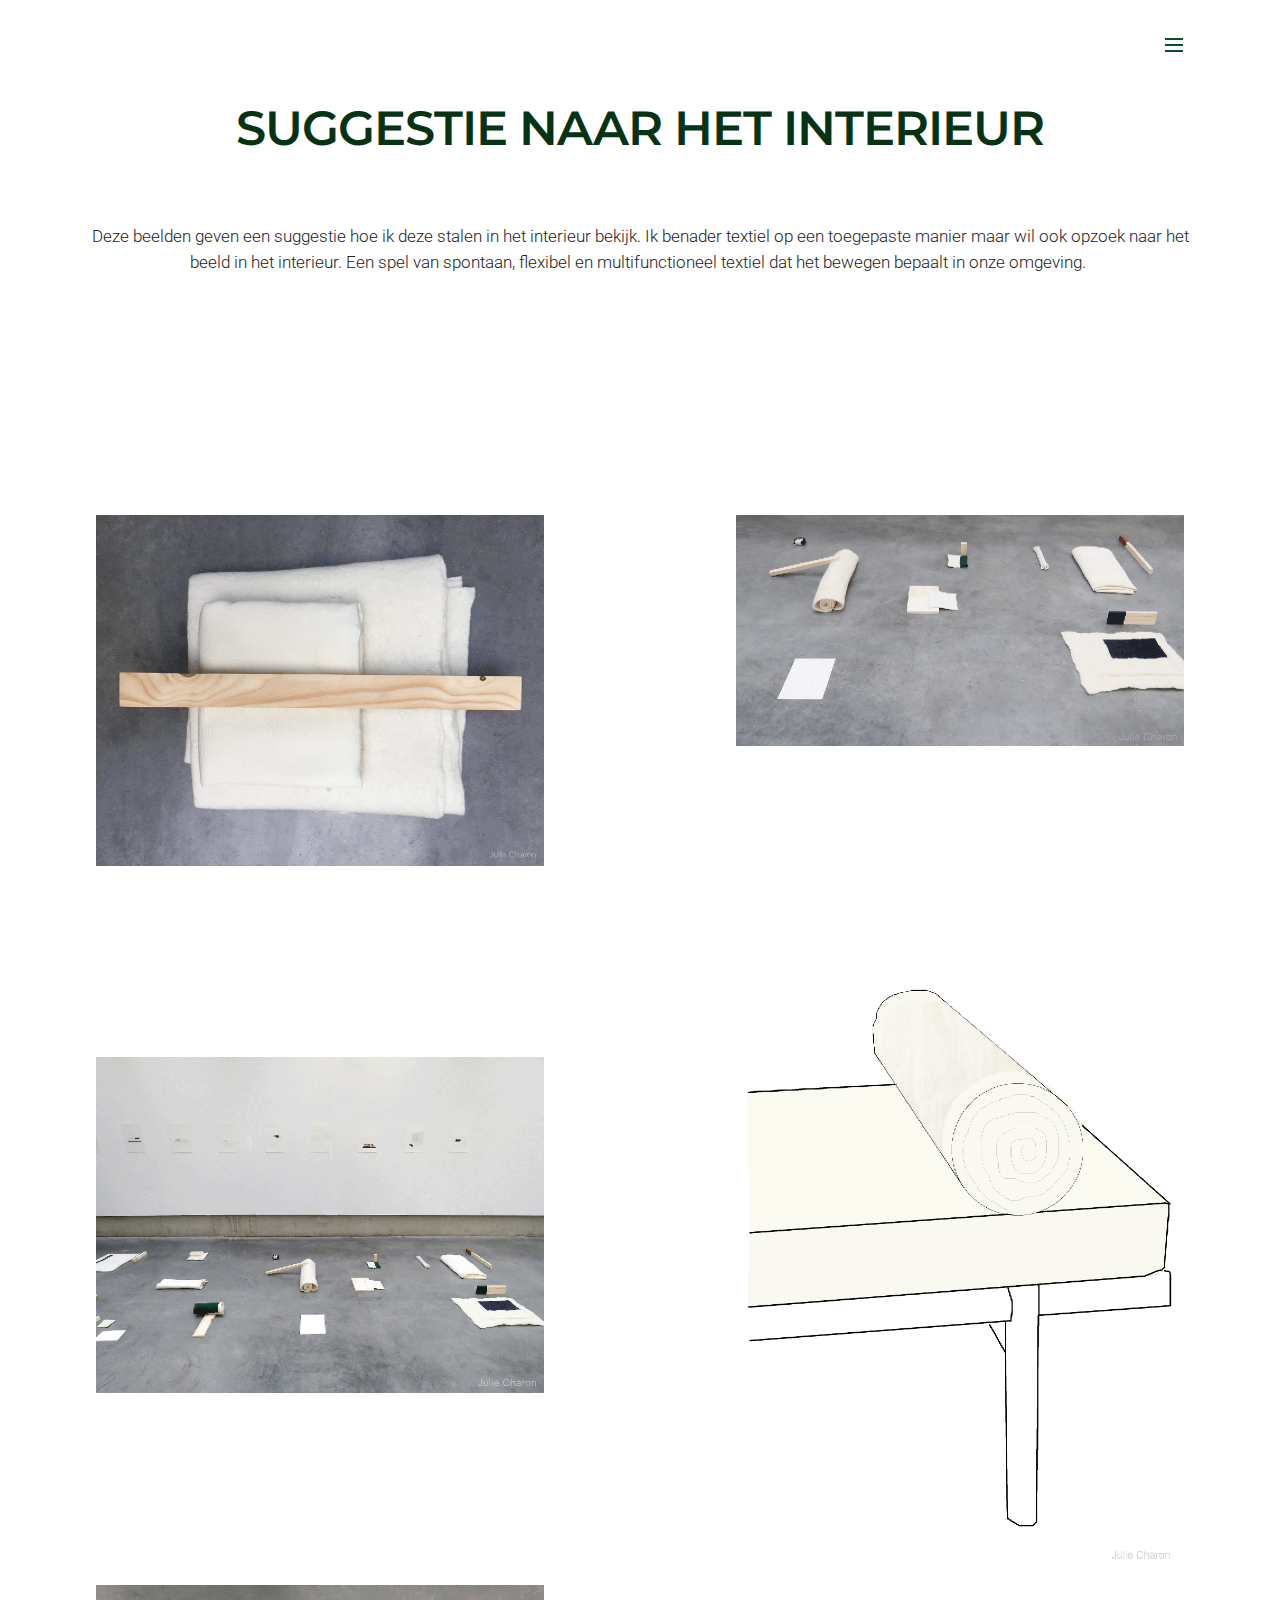
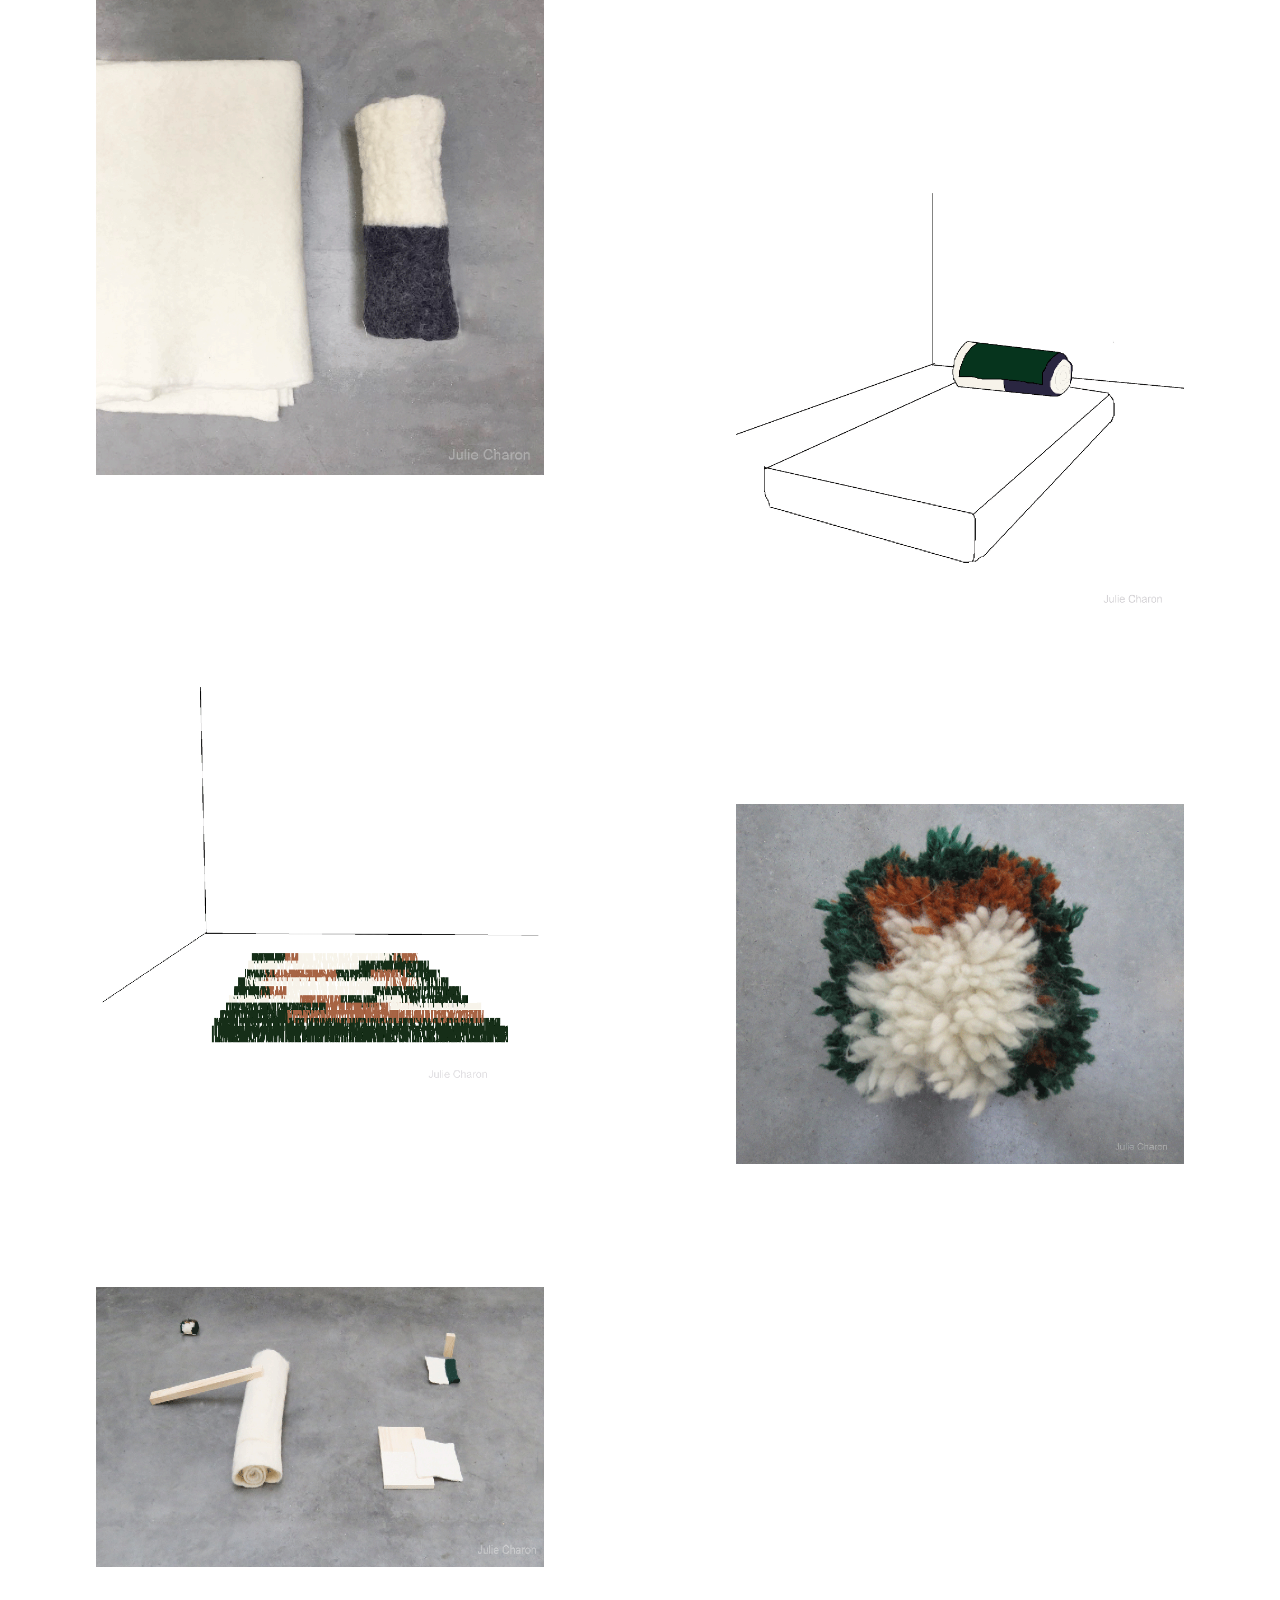
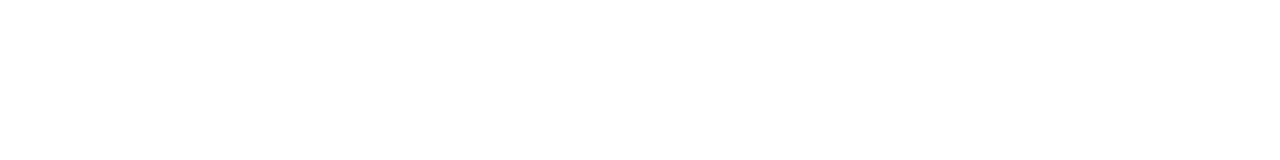
==== commit 29b60437: "create github pages" ====
--- a/3e jaar.html
+++ b/3e jaar.html
@@ -51,7 +51,7 @@
 
 </section>
 
-<section class="engine"><a rel="external" href="https://mobirise.com">mobirise.com</a></section><section class="mbr-section article mbr-section__container mbr-after-navbar" id="content1-8" style="background-color: rgb(255, 255, 255); padding-top: 20px; padding-bottom: 20px;">
+<section class="engine"><a rel="external" href="https://mobirise.com">Website Generator</a></section><section class="mbr-section article mbr-section__container mbr-after-navbar" id="content1-8" style="background-color: rgb(255, 255, 255); padding-top: 20px; padding-bottom: 20px;">
 
     <div class="container">
         <div class="row">
@@ -86,7 +86,7 @@
 
     <div class="container">
         <div class="row">
-            <div class="col-xs-12 lead"><p><br></p><p>Deze beelden geven een suggestie hoe ik deze stalen in het interieur zie. Ik benader textiel op een toegepaste manier maar ik wil ook opzoek naar het beeld in het interieur.&nbsp;<span style="font-size: 1.07rem; line-height: 1.5;">Een spel van spontaan, flexibel en multifunctioneel textiel dat het bewegen bepaalt in onze omgeving.&nbsp;</span></p><p><br></p><p><br></p></div>
+            <div class="col-xs-12 lead"><p><br></p><p>Deze beelden geven een suggestie hoe ik deze stalen in het interieur bekijk. Ik benader textiel op een toegepaste manier maar wil ook opzoek naar het beeld in het interieur.&nbsp;<span style="font-size: 1.07rem; line-height: 1.5;">Een spel van spontaan, flexibel en multifunctioneel textiel dat het bewegen bepaalt in onze omgeving.&nbsp;</span></p><p><br></p><p><br></p></div>
         </div>
     </div>
 
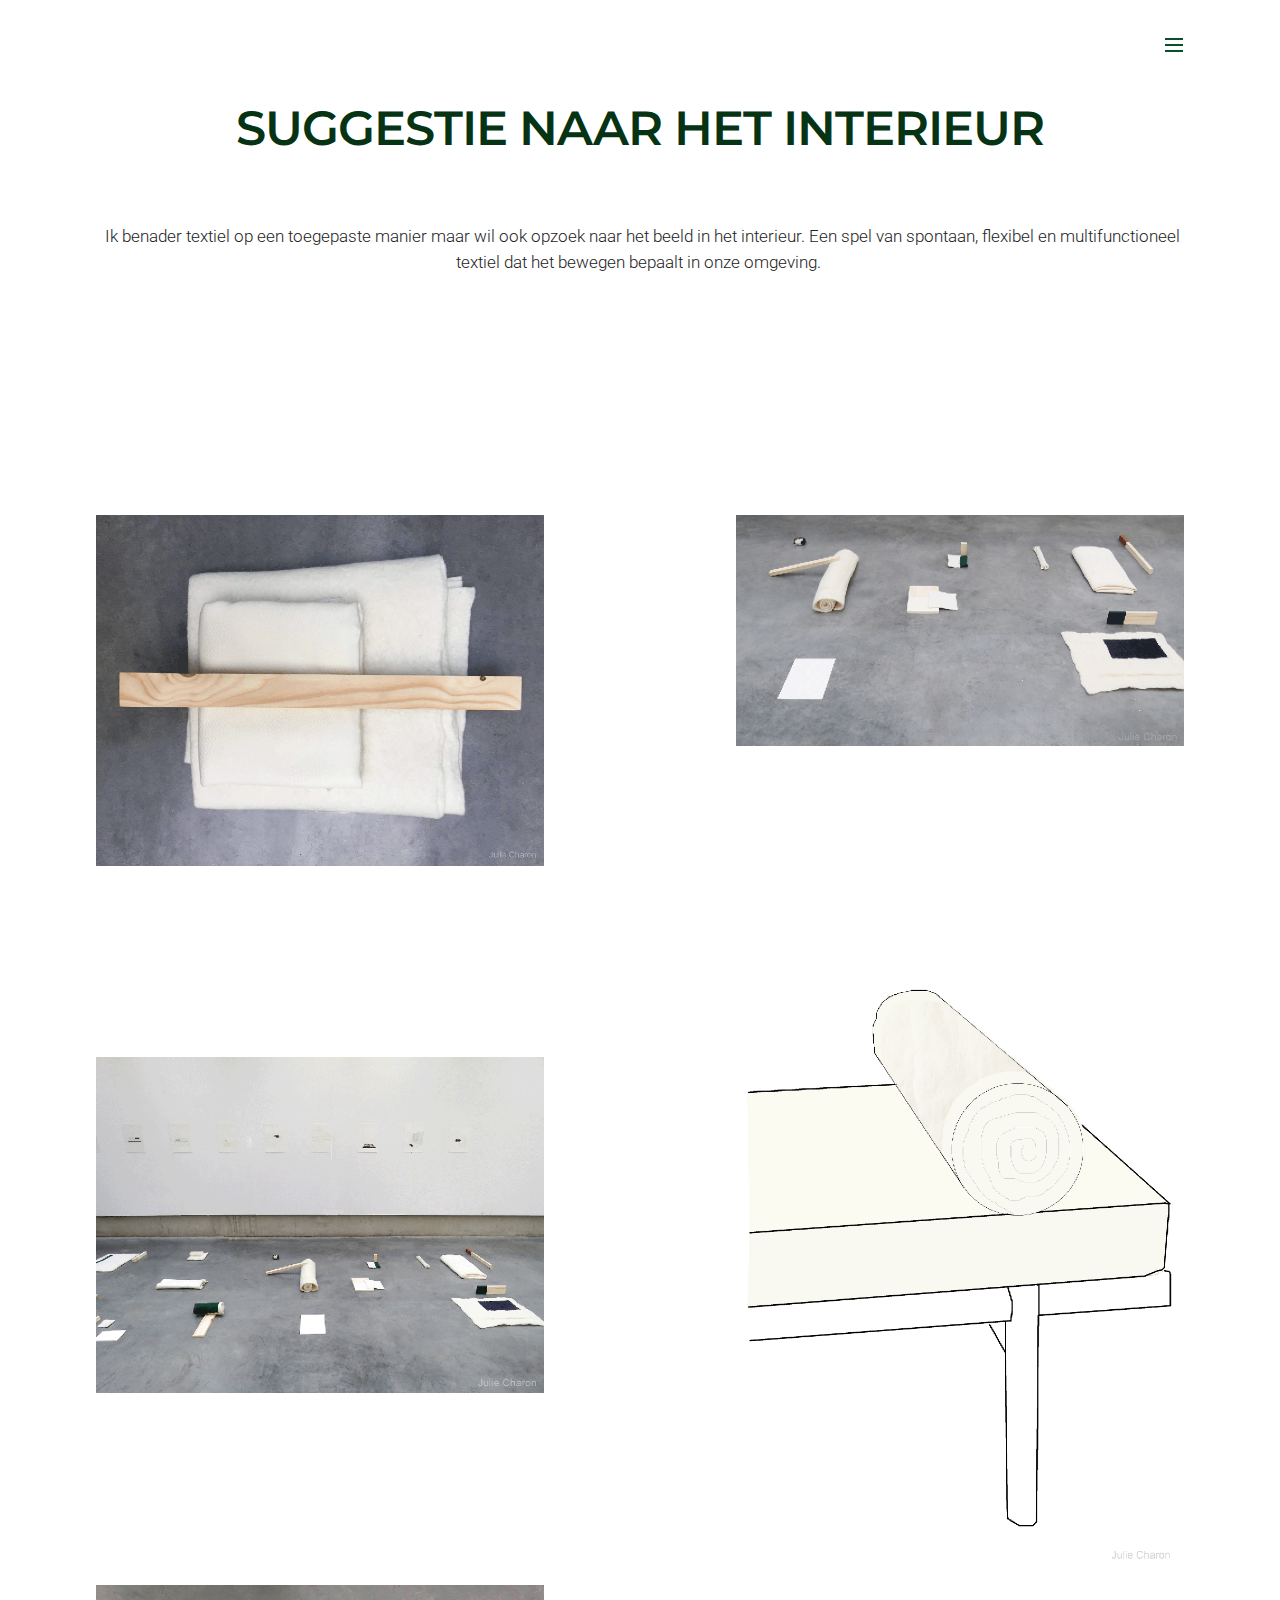
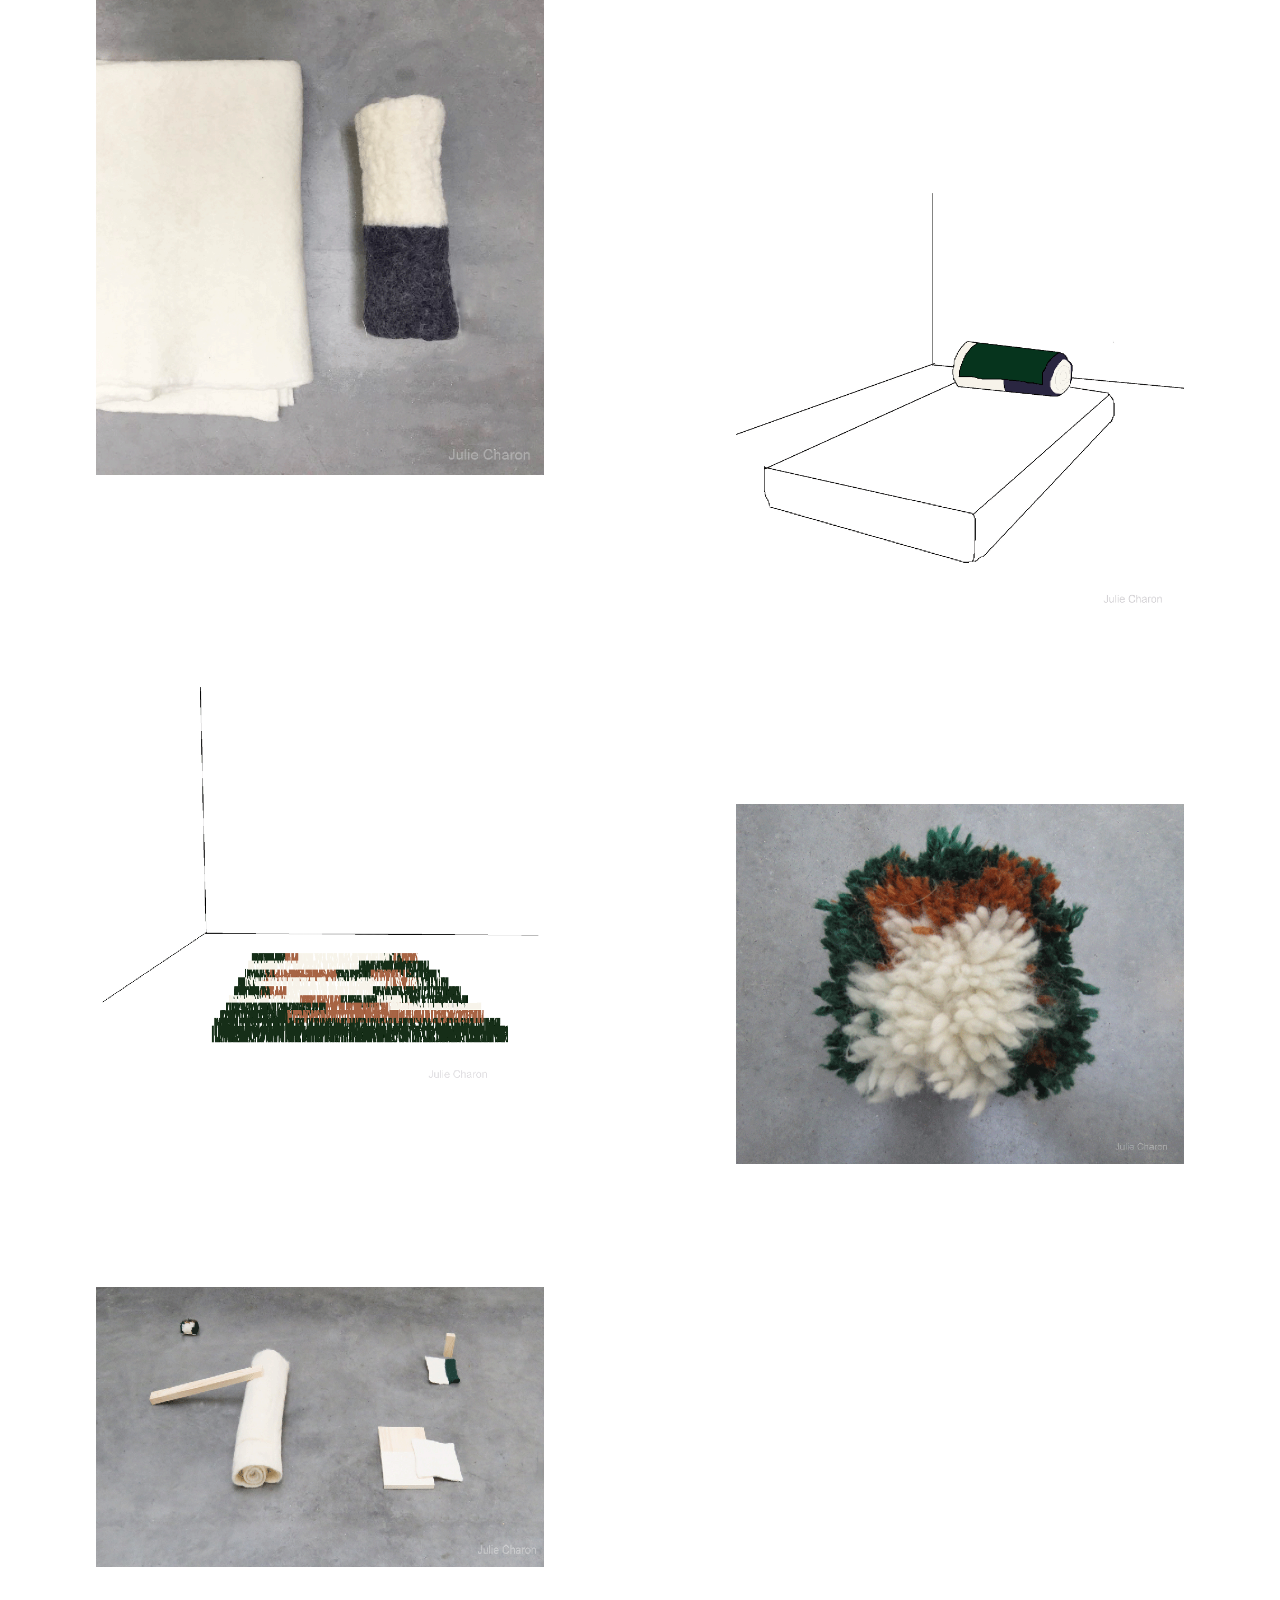
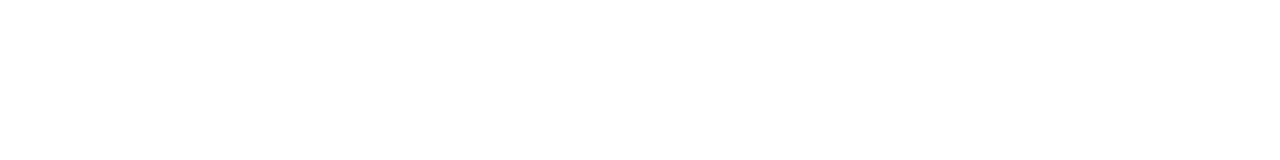
==== commit dc305214: "create github pages" ====
--- a/3e jaar.html
+++ b/3e jaar.html
@@ -51,7 +51,7 @@
 
 </section>
 
-<section class="engine"><a rel="external" href="https://mobirise.com">Website Generator</a></section><section class="mbr-section article mbr-section__container mbr-after-navbar" id="content1-8" style="background-color: rgb(255, 255, 255); padding-top: 20px; padding-bottom: 20px;">
+<section class="engine"><a rel="external" href="https://mobirise.com">Web Creator</a></section><section class="mbr-section article mbr-section__container mbr-after-navbar" id="content1-8" style="background-color: rgb(255, 255, 255); padding-top: 20px; padding-bottom: 20px;">
 
     <div class="container">
         <div class="row">
@@ -86,7 +86,7 @@
 
     <div class="container">
         <div class="row">
-            <div class="col-xs-12 lead"><p><br></p><p>Deze beelden geven een suggestie hoe ik deze stalen in het interieur bekijk. Ik benader textiel op een toegepaste manier maar wil ook opzoek naar het beeld in het interieur.&nbsp;<span style="font-size: 1.07rem; line-height: 1.5;">Een spel van spontaan, flexibel en multifunctioneel textiel dat het bewegen bepaalt in onze omgeving.&nbsp;</span></p><p><br></p><p><br></p></div>
+            <div class="col-xs-12 lead"><p><br></p><p>&nbsp;Ik benader textiel op een toegepaste manier maar wil ook opzoek naar het beeld in het interieur.&nbsp;<span style="font-size: 1.07rem; line-height: 1.5;">Een spel van spontaan, flexibel en multifunctioneel textiel dat het bewegen bepaalt in onze omgeving.&nbsp;</span></p><p><br></p><p><br></p></div>
         </div>
     </div>
 
--- a/assets/mobirise/css/mbr-additional.css
+++ b/assets/mobirise/css/mbr-additional.css
@@ -574,13 +574,16 @@
   color: #063313;
   font-size: 100px;
   font-family: 'Montserrat', sans-serif;
-  text-align: center;
+  text-align: left;
 }
 #header5-g .mbr-section-lead {
   color: #9c9a9a;
   font-family: 'Roboto Condensed', sans-serif;
   font-size: 18px;
-  text-align: center;
+  text-align: left;
+}
+#header5-g .mbr-section-lead SPAN {
+  text-align: left;
 }
 
 
